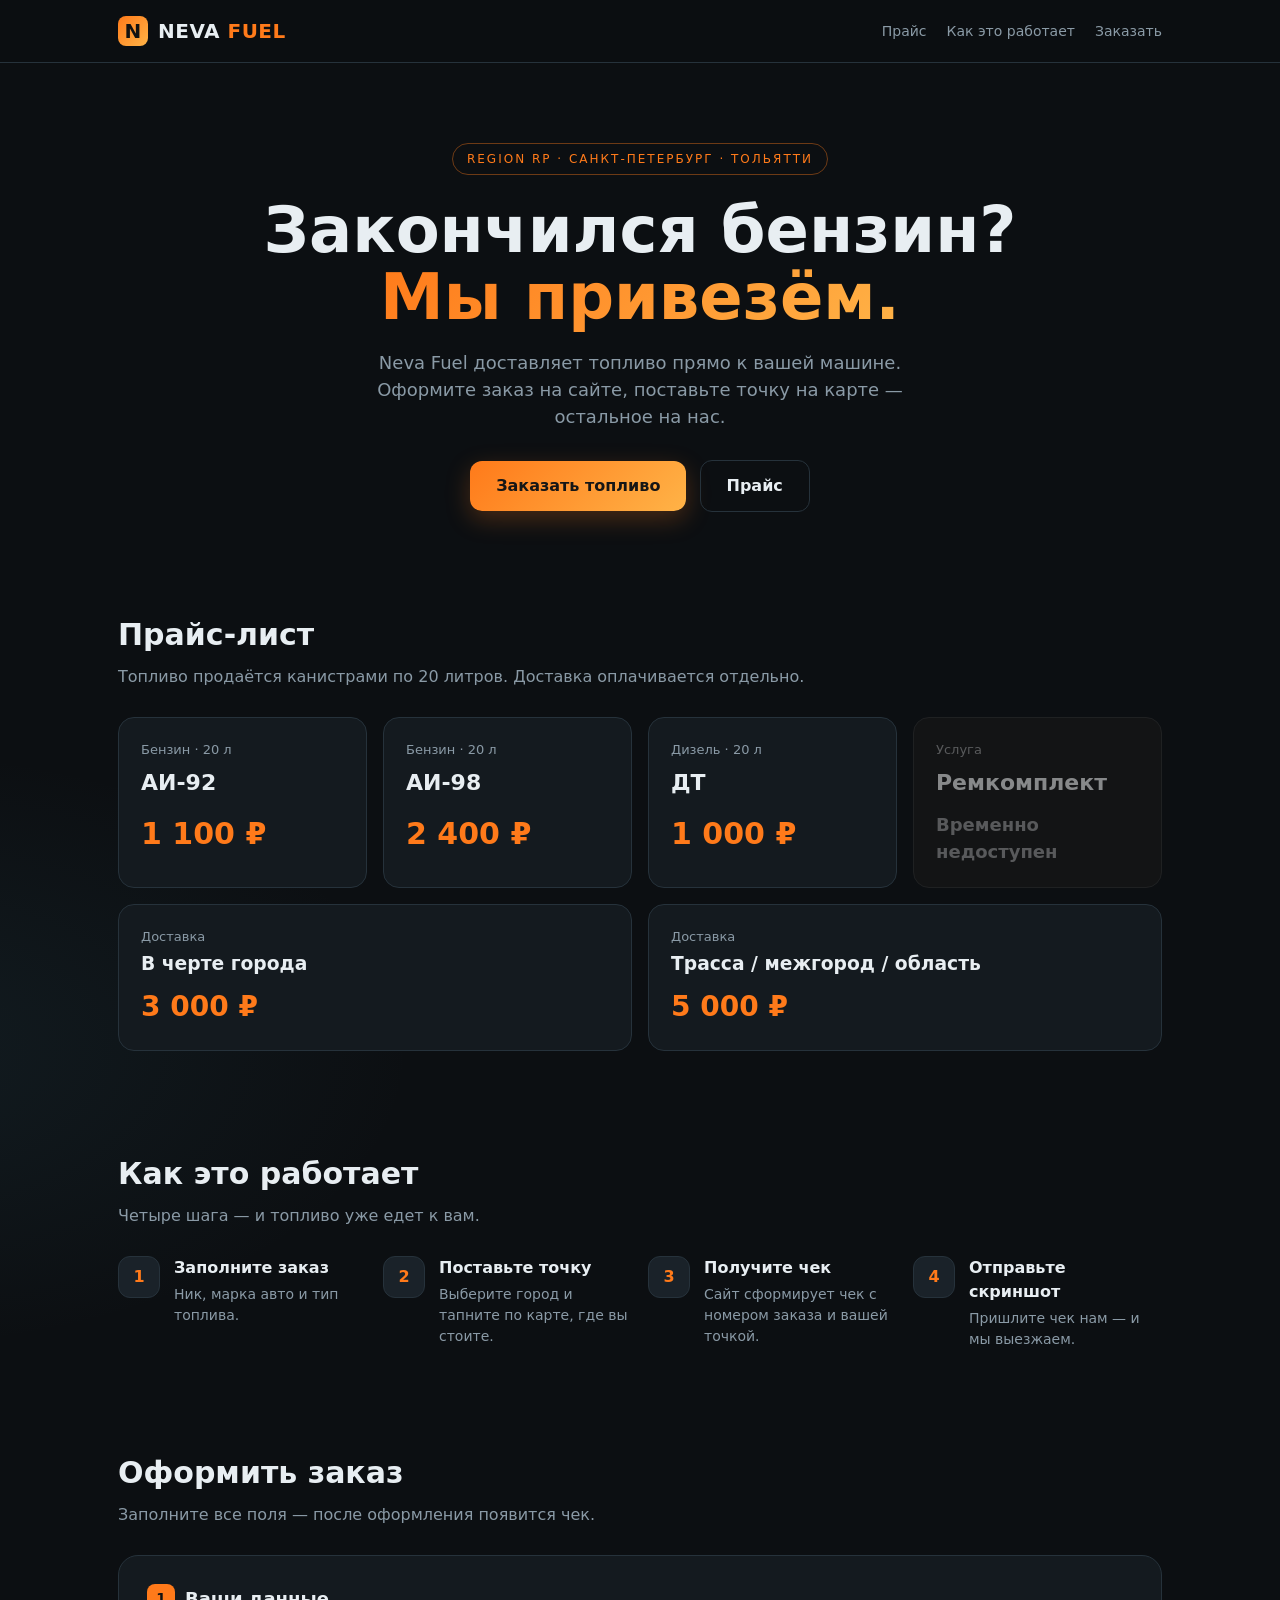
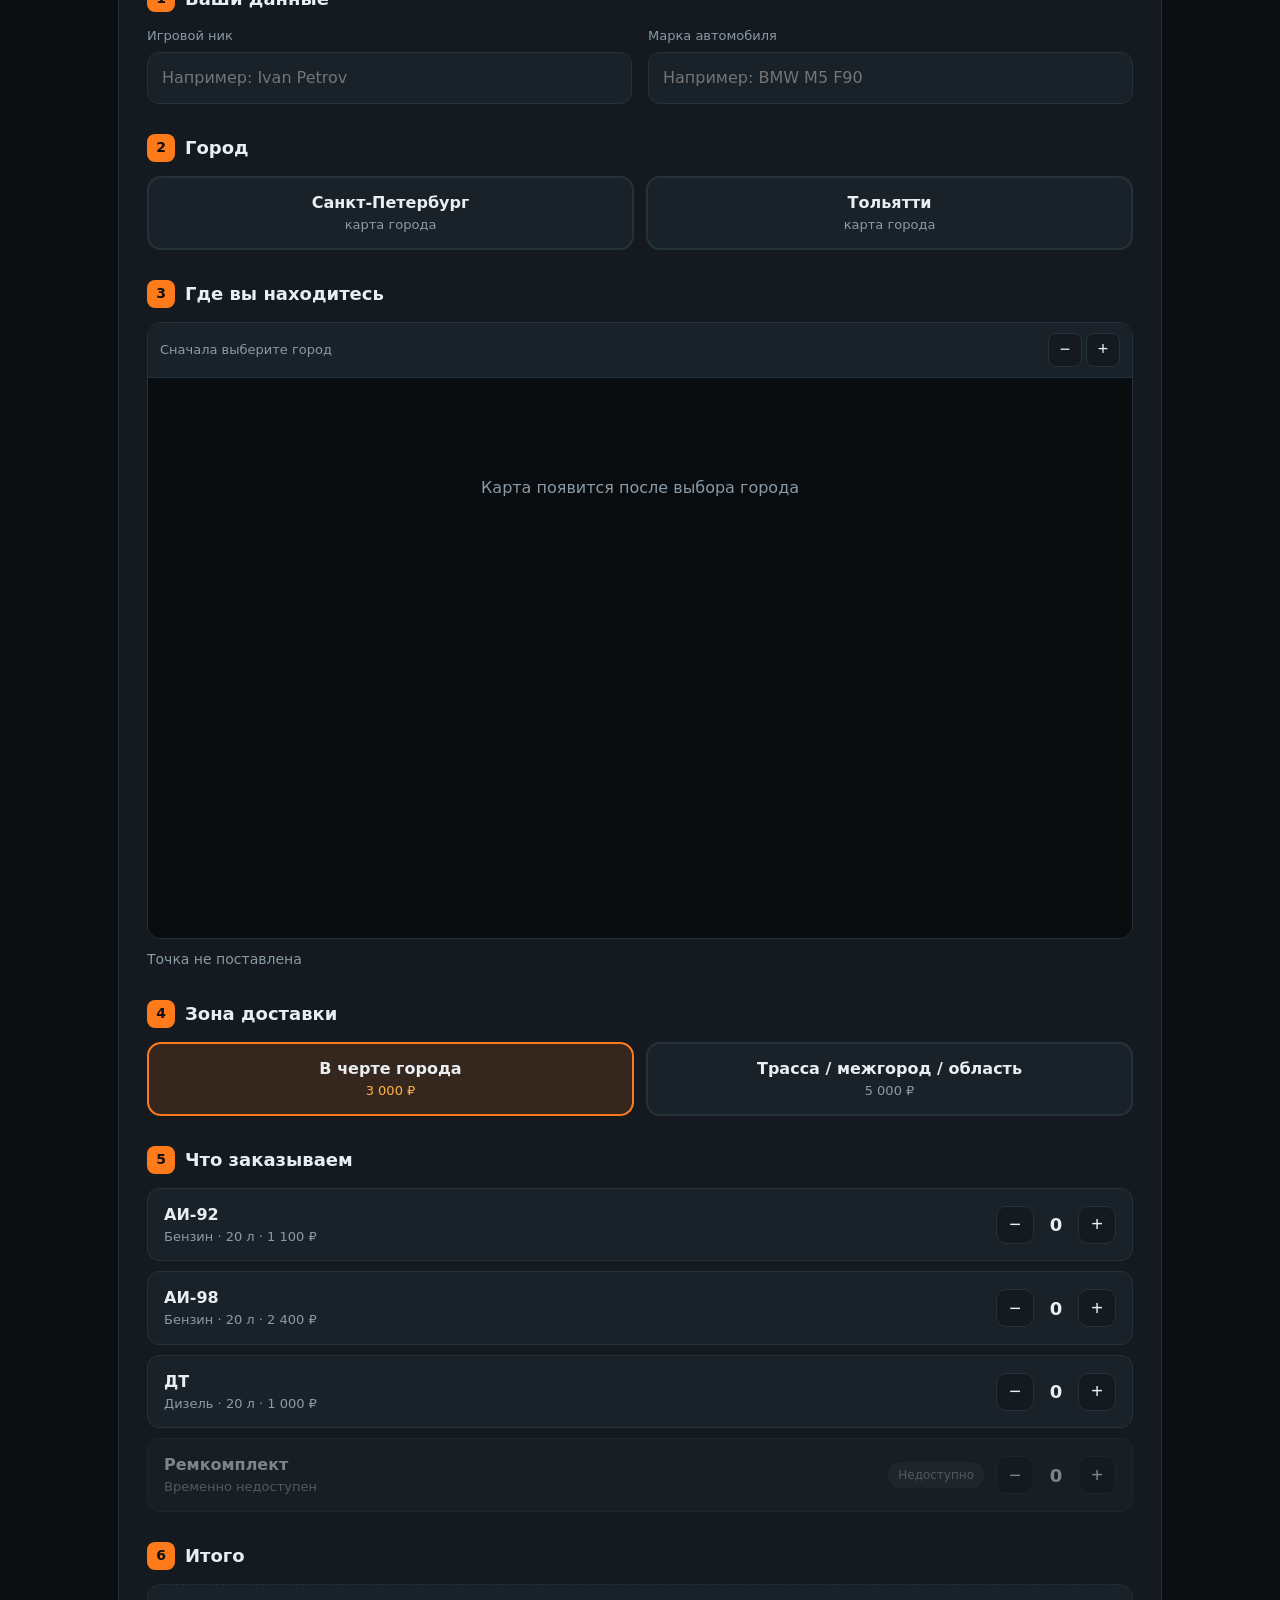
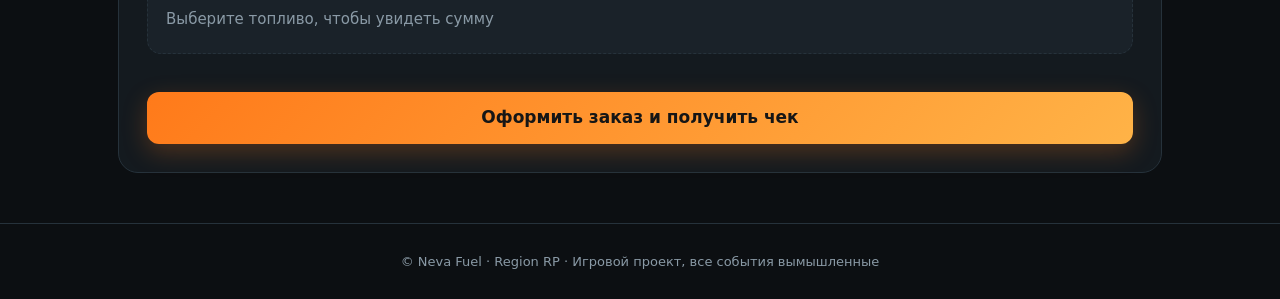
==== index.html @ b93da0f5 "Add files via upload" ====
<!doctype html>
<html lang="ru">
<head>
<meta charset="utf-8">
<meta name="viewport" content="width=device-width, initial-scale=1">
<title>Neva Fuel — доставка топлива</title>
<style>
  :root{
    --bg:#0c0f12; --panel:#141a1f; --panel2:#1a2229; --line:#26323b;
    --text:#e8eef2; --muted:#8a9aa6; --accent:#ff7a1a; --accent2:#ffb347; --ok:#3ddc97; --bad:#ff5d5d;
  }
  *{box-sizing:border-box;margin:0;padding:0}
  html{scroll-behavior:smooth}
  body{background:var(--bg);color:var(--text);font-family:"Segoe UI",system-ui,-apple-system,Roboto,sans-serif;line-height:1.5;
    background-image:radial-gradient(1200px 500px at 80% -10%,rgba(255,122,26,.12),transparent 60%),radial-gradient(900px 500px at -10% 30%,rgba(60,120,140,.12),transparent 60%);}
  .wrap{max-width:1080px;margin:0 auto;padding:0 18px}
  header.top{position:sticky;top:0;z-index:50;background:rgba(12,15,18,.88);backdrop-filter:blur(10px);border-bottom:1px solid var(--line)}
  .top .wrap{display:flex;align-items:center;justify-content:space-between;height:62px}
  .logo{display:flex;align-items:center;gap:10px;font-weight:800;letter-spacing:.5px;font-size:20px}
  .logo i{width:30px;height:30px;border-radius:8px;background:linear-gradient(135deg,var(--accent),var(--accent2));display:grid;place-items:center;color:#111;font-style:normal;font-weight:900}
  .logo span b{color:var(--accent)}
  nav a{color:var(--muted);text-decoration:none;margin-left:20px;font-size:14px}
  nav a:hover{color:var(--text)}
  .btn{display:inline-block;border:0;cursor:pointer;font:inherit;font-weight:700;padding:13px 26px;border-radius:12px;color:#161616;background:linear-gradient(135deg,var(--accent),var(--accent2));text-decoration:none;transition:.2s;box-shadow:0 8px 24px rgba(255,122,26,.25)}
  .btn:hover{transform:translateY(-2px);box-shadow:0 12px 30px rgba(255,122,26,.35)}
  .btn.ghost{background:transparent;color:var(--text);border:1px solid var(--line);box-shadow:none}
  .btn.ghost:hover{border-color:var(--accent)}
  .hero{padding:80px 0 50px;text-align:center}
  .tag{display:inline-block;font-size:12px;letter-spacing:2px;text-transform:uppercase;color:var(--accent);border:1px solid rgba(255,122,26,.4);padding:6px 14px;border-radius:99px;margin-bottom:22px}
  .hero h1{font-size:clamp(34px,6vw,64px);line-height:1.05;font-weight:900;margin-bottom:18px}
  .hero h1 em{font-style:normal;background:linear-gradient(135deg,var(--accent),var(--accent2));-webkit-background-clip:text;background-clip:text;color:transparent}
  .hero p{max-width:620px;margin:0 auto 30px;color:var(--muted);font-size:18px}
  section{padding:50px 0}
  h2{font-size:30px;margin-bottom:8px}
  .sub{color:var(--muted);margin-bottom:28px}
  .grid{display:grid;gap:16px}
  .g4{grid-template-columns:repeat(auto-fit,minmax(220px,1fr))}
  .g2{grid-template-columns:repeat(auto-fit,minmax(280px,1fr))}
  .card{background:var(--panel);border:1px solid var(--line);border-radius:16px;padding:22px}
  .price-card{position:relative;overflow:hidden}
  .price-card .n{font-size:13px;color:var(--muted);margin-bottom:6px}
  .price-card h3{font-size:22px;margin-bottom:12px}
  .price-card .p{font-size:30px;font-weight:800;color:var(--accent)}
  .price-card.off{opacity:.55;filter:grayscale(1)}
  .price-card.off .p{color:var(--muted);font-size:18px;font-weight:700}
  .steps{counter-reset:s}
  .step{position:relative;padding-left:56px}
  .step::before{counter-increment:s;content:counter(s);position:absolute;left:0;top:0;width:40px;height:40px;border-radius:12px;background:var(--panel2);border:1px solid var(--line);display:grid;place-items:center;font-weight:800;color:var(--accent)}
  .step h4{margin-bottom:4px}.step p{color:var(--muted);font-size:14px}

  /* order */
  .order{background:var(--panel);border:1px solid var(--line);border-radius:20px;padding:28px}
  .blk{margin-bottom:30px}
  .blk>h3{display:flex;align-items:center;gap:10px;font-size:18px;margin-bottom:14px}
  .blk>h3 b{flex:0 0 28px;width:28px;height:28px;border-radius:8px;background:var(--accent);color:#111;display:grid;place-items:center;font-size:14px}
  label.f{display:block;font-size:13px;color:var(--muted);margin-bottom:6px}
  input[type=text]{width:100%;background:var(--panel2);border:1px solid var(--line);color:var(--text);padding:13px 14px;border-radius:12px;font:inherit;outline:none;transition:.2s}
  input[type=text]:focus{border-color:var(--accent)}

  /* переключатели: настоящие кнопки, не режутся и не ломаются */
  .choice{display:grid;grid-template-columns:repeat(auto-fit,minmax(220px,1fr));gap:12px}
  .opt{display:flex;flex-direction:column;align-items:center;justify-content:center;gap:4px;min-height:74px;padding:14px 16px;
    background:var(--panel2);border:2px solid var(--line);border-radius:14px;color:var(--text);font:inherit;font-weight:700;font-size:16px;
    text-align:center;cursor:pointer;transition:.2s;white-space:normal;word-break:normal;overflow-wrap:normal;hyphens:none;line-height:1.25}
  .opt small{display:block;color:var(--muted);font-weight:500;font-size:13px}
  .opt:hover{border-color:var(--accent)}
  .opt[aria-pressed=true]{border-color:var(--accent);background:rgba(255,122,26,.14)}
  .opt[aria-pressed=true] small{color:var(--accent2)}

  .items{display:grid;grid-template-columns:minmax(0,1fr);gap:10px}
  .item{display:flex;align-items:center;justify-content:space-between;gap:12px;background:var(--panel2);border:1px solid var(--line);border-radius:12px;padding:14px 16px;min-width:0}
  .item>div:first-child{flex:1 1 auto;min-width:0}
  .qty{flex:0 0 auto}
  @media(max-width:600px){.pill{display:none}}
  .item .nm{font-weight:700}.item .ds{color:var(--muted);font-size:13px}
  .qty{display:flex;align-items:center;gap:10px}
  .qty button{width:38px;height:38px;border-radius:10px;border:1px solid var(--line);background:var(--panel);color:var(--text);font-size:20px;cursor:pointer}
  .qty button:hover:not(:disabled){border-color:var(--accent);color:var(--accent)}
  .qty output{min-width:24px;text-align:center;font-weight:800;font-size:18px}
  .item.active{border-color:var(--accent)}
  .item.off{opacity:.5}
  .item.off button{cursor:not-allowed}
  .pill{font-size:12px;background:#2a3238;color:var(--muted);padding:4px 10px;border-radius:99px;white-space:nowrap}

  /* карта */
  .mapbox{border:1px solid var(--line);border-radius:14px;overflow:hidden;background:#0a0d10}
  .maptool{display:flex;justify-content:space-between;align-items:center;gap:8px;padding:10px 12px;background:var(--panel2);border-bottom:1px solid var(--line);font-size:13px;color:var(--muted)}
  .maptool .z{display:flex;gap:4px;flex:0 0 auto}
  .maptool .z button{width:34px;height:34px;border-radius:8px;border:1px solid var(--line);background:var(--panel);color:var(--text);font-size:18px;cursor:pointer}
  .maptool .z button:hover{border-color:var(--accent)}
  .mapscroll{height:min(560px,70vh);overflow:auto;position:relative;cursor:crosshair;-webkit-overflow-scrolling:touch;background:#0a0d10}
  .mapinner{position:relative;width:100%}
  .mapinner img{display:block;width:100%;height:auto;user-select:none;-webkit-user-drag:none;pointer-events:none}
  .pin{position:absolute;width:44px;height:44px;transform:translate(-50%,-100%);pointer-events:none;display:none;filter:drop-shadow(0 4px 6px rgba(0,0,0,.7));animation:drop .35s cubic-bezier(.2,1.6,.4,1)}
  .pin svg{width:100%;height:100%}
  @keyframes drop{from{transform:translate(-50%,-160%);opacity:0}to{transform:translate(-50%,-100%);opacity:1}}
  .mapempty{display:grid;place-items:center;height:220px;text-align:center;color:var(--muted);padding:20px}
  .coords{margin-top:10px;font-size:14px;color:var(--muted)}
  .coords.ok{color:var(--ok);font-weight:600}
  @media(max-width:760px){.mapinner{min-width:760px}}

  .summary{background:var(--panel2);border:1px dashed var(--line);border-radius:14px;padding:18px}
  .row{display:flex;justify-content:space-between;gap:14px;padding:5px 0;font-size:15px}
  .row.t{border-top:1px solid var(--line);margin-top:8px;padding-top:12px;font-size:20px;font-weight:800}
  .row.t span:last-child{color:var(--accent)}
  .err{color:var(--bad);font-size:14px;margin-top:12px;min-height:20px}

  /* чек */
  #receiptWrap{display:none;padding-bottom:70px}
  .receipt{max-width:460px;margin:0 auto;background:#f4f1ea;color:#1b1b1b;border-radius:6px;padding:26px 24px 30px;position:relative;font-family:"Courier New",ui-monospace,monospace;box-shadow:0 20px 60px rgba(0,0,0,.6)}
  .r-head{text-align:center;border-bottom:2px dashed #999;padding-bottom:14px;margin-bottom:14px}
  .r-head h3{font-size:24px;letter-spacing:2px;font-weight:900}
  .r-head h3 b{color:#e8650a}
  .r-head small{color:#555;display:block}
  .r-id{font-size:20px;font-weight:900;margin-top:6px}
  .r-sec{border-bottom:2px dashed #999;padding:10px 0;font-size:14px}
  .r-sec .rr{display:flex;justify-content:space-between;gap:12px;padding:2px 0}
  .r-sec .rr span:first-child{color:#555}
  .r-sec .rr span:last-child{text-align:right;font-weight:700}
  .r-title{font-size:12px;letter-spacing:2px;color:#777;margin-bottom:4px}
  .r-total{display:flex;justify-content:space-between;font-size:22px;font-weight:900;padding:14px 0 6px}
  .r-total span:last-child{color:#e8650a}
  .r-note{text-align:center;font-size:12px;color:#444;margin-top:12px;border:1px solid #bbb;padding:10px;border-radius:6px;background:#eae6db}
  .r-note b{color:#c0392b}
  .receipt canvas{width:100%;height:auto;border:2px solid #333;border-radius:4px;margin-top:8px;display:block;background:#0c0f12}
  .r-actions{display:flex;gap:10px;justify-content:center;margin-top:30px;flex-wrap:wrap}
  footer{border-top:1px solid var(--line);padding:28px 0;color:var(--muted);font-size:13px;text-align:center}
  @media(max-width:600px){nav{display:none}.order{padding:18px}.hero{padding:50px 0 30px}}
</style>
</head>
<body>

<header class="top">
  <div class="wrap">
    <div class="logo"><i>N</i><span>NEVA <b>FUEL</b></span></div>
    <nav><a href="#prices">Прайс</a><a href="#how">Как это работает</a><a href="#order">Заказать</a></nav>
  </div>
</header>

<div class="wrap">
  <div class="hero">
    <span class="tag">Region RP · Санкт-Петербург · Тольятти</span>
    <h1>Закончился бензин?<br><em>Мы привезём.</em></h1>
    <p>Neva Fuel доставляет топливо прямо к вашей машине. Оформите заказ на сайте, поставьте точку на карте — остальное на нас.</p>
    <a class="btn" href="#order">Заказать топливо</a>
    <a class="btn ghost" href="#prices" style="margin-left:8px">Прайс</a>
  </div>
</div>

<section id="prices">
  <div class="wrap">
    <h2>Прайс-лист</h2>
    <p class="sub">Топливо продаётся канистрами по 20 литров. Доставка оплачивается отдельно.</p>
    <div class="grid g4">
      <div class="card price-card"><div class="n">Бензин · 20 л</div><h3>АИ-92</h3><div class="p">1 100 ₽</div></div>
      <div class="card price-card"><div class="n">Бензин · 20 л</div><h3>АИ-98</h3><div class="p">2 400 ₽</div></div>
      <div class="card price-card"><div class="n">Дизель · 20 л</div><h3>ДТ</h3><div class="p">1 000 ₽</div></div>
      <div class="card price-card off"><div class="n">Услуга</div><h3>Ремкомплект</h3><div class="p">Временно недоступен</div></div>
    </div>
    <div class="grid g2" style="margin-top:16px">
      <div class="card"><div style="color:var(--muted);font-size:13px">Доставка</div><h3 style="margin:4px 0 8px">В черте города</h3><div style="font-size:28px;font-weight:800;color:var(--accent)">3 000 ₽</div></div>
      <div class="card"><div style="color:var(--muted);font-size:13px">Доставка</div><h3 style="margin:4px 0 8px">Трасса / межгород / область</h3><div style="font-size:28px;font-weight:800;color:var(--accent)">5 000 ₽</div></div>
    </div>
  </div>
</section>

<section id="how">
  <div class="wrap">
    <h2>Как это работает</h2>
    <p class="sub">Четыре шага — и топливо уже едет к вам.</p>
    <div class="grid g4 steps">
      <div class="step"><h4>Заполните заказ</h4><p>Ник, марка авто и тип топлива.</p></div>
      <div class="step"><h4>Поставьте точку</h4><p>Выберите город и тапните по карте, где вы стоите.</p></div>
      <div class="step"><h4>Получите чек</h4><p>Сайт сформирует чек с номером заказа и вашей точкой.</p></div>
      <div class="step"><h4>Отправьте скриншот</h4><p>Пришлите чек нам — и мы выезжаем.</p></div>
    </div>
  </div>
</section>

<section id="order">
  <div class="wrap">
    <h2>Оформить заказ</h2>
    <p class="sub">Заполните все поля — после оформления появится чек.</p>

    <form class="order" id="form" autocomplete="off" novalidate>
      <div class="blk">
        <h3><b>1</b> Ваши данные</h3>
        <div class="grid g2">
          <div><label class="f" for="nick">Игровой ник</label><input type="text" id="nick" placeholder="Например: Ivan Petrov"></div>
          <div><label class="f" for="car">Марка автомобиля</label><input type="text" id="car" placeholder="Например: BMW M5 F90"></div>
        </div>
      </div>

      <div class="blk">
        <h3><b>2</b> Город</h3>
        <div class="choice" id="cityChoice">
          <button type="button" class="opt" data-city="spb" aria-pressed="false">Санкт-Петербург<small>карта города</small></button>
          <button type="button" class="opt" data-city="tlt" aria-pressed="false">Тольятти<small>карта города</small></button>
        </div>
      </div>

      <div class="blk">
        <h3><b>3</b> Где вы находитесь</h3>
        <div class="mapbox">
          <div class="maptool">
            <span id="mapHint">Сначала выберите город</span>
            <span class="z"><button type="button" id="zm" aria-label="Уменьшить">−</button><button type="button" id="zp" aria-label="Приблизить">+</button></span>
          </div>
          <div class="mapscroll" id="mapScroll">
            <div class="mapempty" id="mapEmpty">Карта появится после выбора города</div>
            <div class="mapinner" id="mapInner" style="display:none">
              <img id="mapImg" alt="Карта города">
              <div class="pin" id="pin"><svg viewBox="0 0 24 24"><path d="M12 0C7 0 3 4 3 9c0 6.8 9 15 9 15s9-8.2 9-15c0-5-4-9-9-9z" fill="#ff7a1a" stroke="#fff" stroke-width="1.2"/><circle cx="12" cy="9" r="3.4" fill="#fff"/></svg></div>
            </div>
          </div>
        </div>
        <div class="coords" id="coords">Точка не поставлена</div>
      </div>

      <div class="blk">
        <h3><b>4</b> Зона доставки</h3>
        <div class="choice" id="zoneChoice">
          <button type="button" class="opt" data-zone="city" aria-pressed="true">В черте города<small>3 000 ₽</small></button>
          <button type="button" class="opt" data-zone="out" aria-pressed="false">Трасса / межгород / область<small>5 000 ₽</small></button>
        </div>
      </div>

      <div class="blk">
        <h3><b>5</b> Что заказываем</h3>
        <div class="items" id="items"></div>
      </div>

      <div class="blk" style="margin-bottom:10px">
        <h3><b>6</b> Итого</h3>
        <div class="summary" id="sum"></div>
      </div>

      <div class="err" id="err"></div>
      <button class="btn" type="submit" style="width:100%;font-size:17px;margin-top:6px">Оформить заказ и получить чек</button>
    </form>
  </div>
</section>

<section id="receiptWrap">
  <div class="wrap">
    <h2 style="text-align:center;margin-bottom:6px">Ваш чек</h2>
    <p class="sub" style="text-align:center;margin-bottom:34px">Сделайте скриншот чека и отправьте его нам — после этого заказ принимается в работу.</p>
    <div class="receipt" id="receipt"></div>
    <div class="r-actions">
      <button class="btn ghost" id="copyBtn" type="button">Скопировать текст чека</button>
      <button class="btn ghost" id="newBtn" type="button">Новый заказ</button>
    </div>
  </div>
</section>

<footer><div class="wrap">© Neva Fuel · Region RP · Игровой проект, все события вымышленные</div></footer>

<script>
/* ===== НАСТРОЙКИ ===== */
const CONFIG = {
  // Куда клиент отправляет скриншот — впишите свой Discord / Telegram / номер в игре
  contact: "впишите сюда контакт",
  maps: {
    spb: { name: "Санкт-Петербург", src: "[data-uri]" },
    tlt: { name: "Тольятти",        src: "[data-uri]" }
  },
  fuel: [
    { id:"ai92",  name:"АИ-92",       desc:"Бензин · 20 л", price:1100 },
    { id:"ai98",  name:"АИ-98",       desc:"Бензин · 20 л", price:2400 },
    { id:"dt",    name:"ДТ",          desc:"Дизель · 20 л", price:1000 },
    { id:"repair",name:"Ремкомплект", desc:"Временно недоступен", price:0, off:true }
  ],
  delivery: { city:{label:"В черте города", price:3000}, out:{label:"Трасса / межгород / область", price:5000} }
};
/* ===================== */

const $ = s => document.querySelector(s);
const fmt = n => n.toLocaleString("ru-RU").replace(/ /g," ") + " ₽";
const qty = {}; CONFIG.fuel.forEach(f => qty[f.id] = 0);
let city = null, zone = "city", point = null, zoom = 1;

/* предзагрузка карт (чтобы чек мог их нарисовать) */
const mapImgs = {};
Object.keys(CONFIG.maps).forEach(k => { const im = new Image(); im.src = CONFIG.maps[k].src; mapImgs[k] = im; });

/* --- переключатели --- */
function bindChoice(rootSel, attr, onPick){
  const btns = document.querySelectorAll(rootSel + " .opt");
  btns.forEach(b => b.addEventListener("click", () => {
    btns.forEach(x => x.setAttribute("aria-pressed", x === b ? "true" : "false"));
    onPick(b.dataset[attr]);
  }));
}
bindChoice("#cityChoice", "city", setCity);
bindChoice("#zoneChoice", "zone", z => { zone = z; renderSum(); });

/* --- товары --- */
const itemsEl = $("#items");
CONFIG.fuel.forEach(f => {
  const d = document.createElement("div");
  d.className = "item" + (f.off ? " off" : "");
  d.id = "it_" + f.id;
  d.innerHTML = `
    <div><div class="nm">${f.name}</div><div class="ds">${f.desc}${f.off ? "" : " · " + fmt(f.price)}</div></div>
    ${f.off ? '<span class="pill">Недоступно</span>' : ""}
    <div class="qty">
      <button type="button" data-d="-1" ${f.off ? "disabled" : ""}>−</button>
      <output id="q_${f.id}">0</output>
      <button type="button" data-d="1" ${f.off ? "disabled" : ""}>+</button>
    </div>`;
  if (!f.off) d.querySelectorAll("button").forEach(b => b.onclick = () => {
    qty[f.id] = Math.max(0, Math.min(20, qty[f.id] + +b.dataset.d));
    $("#q_" + f.id).textContent = qty[f.id];
    d.classList.toggle("active", qty[f.id] > 0);
    renderSum();
  });
  itemsEl.appendChild(d);
});

/* --- сумма --- */
function calc(){
  const lines = CONFIG.fuel.filter(f => !f.off && qty[f.id] > 0).map(f => ({ name:f.name, q:qty[f.id], liters:qty[f.id]*20, sum:qty[f.id]*f.price }));
  const fuelSum = lines.reduce((a,l) => a + l.sum, 0);
  const del = CONFIG.delivery[zone];
  return { lines, fuelSum, del, total: fuelSum + (lines.length ? del.price : 0) };
}
function renderSum(){
  const c = calc();
  let h = "";
  if (!c.lines.length) h = '<div class="row"><span style="color:var(--muted)">Выберите топливо, чтобы увидеть сумму</span></div>';
  else {
    c.lines.forEach(l => h += `<div class="row"><span>${l.name} × ${l.q} (${l.liters} л)</span><span>${fmt(l.sum)}</span></div>`);
    h += `<div class="row"><span>Доставка · ${c.del.label}</span><span>${fmt(c.del.price)}</span></div>`;
    h += `<div class="row t"><span>К оплате</span><span>${fmt(c.total)}</span></div>`;
  }
  $("#sum").innerHTML = h;
}
renderSum();

/* --- карта --- */
function setCity(key){
  city = key; point = null; zoom = 1;
  $("#pin").style.display = "none";
  const co = $("#coords"); co.textContent = "Точка не поставлена"; co.className = "coords";
  $("#mapEmpty").style.display = "none";
  $("#mapHint").textContent = "Нажмите на карту там, где вы находитесь";
  $("#mapInner").style.display = "block";
  $("#mapInner").style.width = "100%";
  $("#mapImg").src = CONFIG.maps[key].src;
  $("#mapScroll").scrollTo(0, 0);
}
function placePoint(clientX, clientY){
  const im = $("#mapImg"), r = im.getBoundingClientRect();
  const x = (clientX - r.left) / r.width, y = (clientY - r.top) / r.height;
  if (x < 0 || x > 1 || y < 0 || y > 1) return;
  point = { x, y };
  const pin = $("#pin"); pin.style.display = "none"; void pin.offsetWidth; pin.style.display = "block";
  pin.style.left = (x * 100) + "%"; pin.style.top = (y * 100) + "%";
  const co = $("#coords"); co.textContent = "✓ Точка поставлена. Хотите поменять — просто нажмите в другом месте."; co.className = "coords ok";
}
/* клик + перетаскивание карты */
(function(){
  const sc = $("#mapScroll"); let down = null, moved = false;
  sc.addEventListener("pointerdown", e => { if (e.pointerType === "touch") return; down = { x:e.clientX, y:e.clientY, sl:sc.scrollLeft, st:sc.scrollTop }; moved = false; });
  window.addEventListener("pointermove", e => {
    if (!down) return;
    const dx = e.clientX - down.x, dy = e.clientY - down.y;
    if (Math.abs(dx) + Math.abs(dy) > 6) moved = true;
    if (moved){ sc.scrollLeft = down.sl - dx; sc.scrollTop = down.st - dy; sc.style.cursor = "grabbing"; }
  });
  window.addEventListener("pointerup", () => { down = null; sc.style.cursor = ""; });
  $("#mapInner").addEventListener("click", e => { if (moved) { moved = false; return; } placePoint(e.clientX, e.clientY); });
})();
function setZoom(z){
  zoom = Math.max(1, Math.min(4, z));
  const sc = $("#mapScroll"), cx = (sc.scrollLeft + sc.clientWidth/2) / sc.scrollWidth, cy = (sc.scrollTop + sc.clientHeight/2) / sc.scrollHeight;
  $("#mapInner").style.width = (zoom * 100) + "%";
  sc.scrollLeft = cx * sc.scrollWidth - sc.clientWidth/2;
  sc.scrollTop = cy * sc.scrollHeight - sc.clientHeight/2;
}
$("#zp").onclick = () => setZoom(zoom + .5);
$("#zm").onclick = () => setZoom(zoom - .5);

/* --- заказ / чек --- */
let lastText = "";
$("#form").addEventListener("submit", e => {
  e.preventDefault();
  const nick = $("#nick").value.trim(), car = $("#car").value.trim(), c = calc(), err = $("#err");
  err.textContent = "";
  if (!nick) return err.textContent = "Укажите игровой ник.";
  if (!car)  return err.textContent = "Укажите марку автомобиля.";
  if (!city) return err.textContent = "Выберите город.";
  if (!point) return err.textContent = "Поставьте точку на карте — нажмите туда, где вы находитесь.";
  if (!c.lines.length) return err.textContent = "Выберите хотя бы одну позицию.";

  const id = "NF-" + String(Math.floor(Math.random()*90000) + 10000);
  const now = new Date().toLocaleString("ru-RU", { day:"2-digit", month:"2-digit", year:"numeric", hour:"2-digit", minute:"2-digit" });
  const cityName = CONFIG.maps[city].name;
  const esc = s => s.replace(/[&<>"]/g, ch => ({"&":"&amp;","<":"&lt;",">":"&gt;",'"':"&quot;"}[ch]));
  const px = (point.x*100).toFixed(1), py = (point.y*100).toFixed(1);

  $("#receipt").innerHTML = `
    <div class="r-head"><h3>NEVA <b>FUEL</b></h3><small>Доставка топлива · Region RP</small><div class="r-id">ЗАКАЗ № ${id}</div><small>${now}</small></div>
    <div class="r-sec"><div class="r-title">КЛИЕНТ</div>
      <div class="rr"><span>Ник</span><span>${esc(nick)}</span></div>
      <div class="rr"><span>Авто</span><span>${esc(car)}</span></div></div>
    <div class="r-sec"><div class="r-title">МЕСТОНАХОЖДЕНИЕ</div>
      <div class="rr"><span>Город</span><span>${cityName}</span></div>
      <div class="rr"><span>Метка</span><span>X ${px} · Y ${py}</span></div>
      <canvas id="rmapZoom" width="900" height="520"></canvas>
      <canvas id="rmapAll" width="900" height="540"></canvas></div>
    <div class="r-sec"><div class="r-title">ПОЗИЦИИ</div>
      ${c.lines.map(l => `<div class="rr"><span>${l.name} × ${l.q} (${l.liters} л)</span><span>${fmt(l.sum)}</span></div>`).join("")}
      <div class="rr"><span>Доставка: ${c.del.label}</span><span>${fmt(c.del.price)}</span></div></div>
    <div class="r-total"><span>ИТОГО</span><span>${fmt(c.total)}</span></div>
    <div class="r-note"><b>Сделайте скриншот этого чека</b> и отправьте нам: ${esc(CONFIG.contact)}</div>`;

  lastText = [`NEVA FUEL — заказ ${id}`, now, `Ник: ${nick}`, `Авто: ${car}`, `Город: ${cityName}`,
    `Метка на карте: X ${px} / Y ${py}`,
    ...c.lines.map(l => `${l.name} × ${l.q} (${l.liters} л) — ${fmt(l.sum)}`),
    `Доставка (${c.del.label}) — ${fmt(c.del.price)}`, `ИТОГО: ${fmt(c.total)}`].join("\n");

  drawPin($("#rmapZoom"), true);
  drawPin($("#rmapAll"), false);
  $("#receiptWrap").style.display = "block";
  setTimeout(() => $("#receiptWrap").scrollIntoView({ behavior:"smooth" }), 50);
});

/* рисуем карту с меткой: zoomed=true — крупный фрагмент вокруг точки, false — вся карта */
function drawPin(cv, zoomed){
  const im = mapImgs[city], ctx = cv.getContext("2d");
  ctx.fillStyle = "#0c0f12"; ctx.fillRect(0, 0, cv.width, cv.height);
  const W = im.naturalWidth, H = im.naturalHeight;
  let sx = 0, sy = 0, sw = W, sh = H, dx = 0, dy = 0, dw = cv.width, dh = cv.height;
  if (zoomed){
    sw = Math.min(W, W * .28); sh = sw * (cv.height / cv.width);
    sx = Math.max(0, Math.min(W - sw, point.x * W - sw/2));
    sy = Math.max(0, Math.min(H - sh, point.y * H - sh/2));
  } else {
    cv.height = Math.round(cv.width * H / W); dh = cv.height;
  }
  ctx.drawImage(im, sx, sy, sw, sh, dx, dy, dw, dh);
  const X = (point.x * W - sx) / sw * dw, Y = (point.y * H - sy) / sh * dh;
  const k = zoomed ? 1 : .8;
  ctx.beginPath(); ctx.arc(X, Y, 44*k, 0, 7); ctx.fillStyle = "rgba(255,122,26,.28)"; ctx.fill();
  ctx.beginPath(); ctx.arc(X, Y, 16*k, 0, 7); ctx.fillStyle = "#ff7a1a"; ctx.fill();
  ctx.lineWidth = 5*k; ctx.strokeStyle = "#fff"; ctx.stroke();
  ctx.beginPath(); ctx.arc(X, Y, 5*k, 0, 7); ctx.fillStyle = "#fff"; ctx.fill();
  ctx.font = "bold 22px 'Courier New',monospace"; ctx.fillStyle = "#fff"; ctx.strokeStyle = "#000"; ctx.lineWidth = 5;
  const label = zoomed ? "ВЫ ЗДЕСЬ" : "ВЫ ЗДЕСЬ";
  const tx = Math.max(10, Math.min(cv.width - 140, X + 26*k)), ty = Math.max(30, Math.min(cv.height - 12, Y - 26*k));
  ctx.strokeText(label, tx, ty); ctx.fillText(label, tx, ty);
}

$("#copyBtn").onclick = async () => {
  try { await navigator.clipboard.writeText(lastText); $("#copyBtn").textContent = "Скопировано ✓"; }
  catch { $("#copyBtn").textContent = "Не удалось скопировать"; }
  setTimeout(() => $("#copyBtn").textContent = "Скопировать текст чека", 2000);
};
$("#newBtn").onclick = () => {
  $("#receiptWrap").style.display = "none";
  Object.keys(qty).forEach(k => { qty[k] = 0; const o = $("#q_" + k); if (o) o.textContent = 0; $("#it_" + k).classList.remove("active"); });
  $("#nick").value = ""; $("#car").value = "";
  point = null; $("#pin").style.display = "none";
  const co = $("#coords"); co.textContent = "Точка не поставлена"; co.className = "coords";
  renderSum(); $("#order").scrollIntoView({ behavior:"smooth" });
};
</script>
</body>
</html>
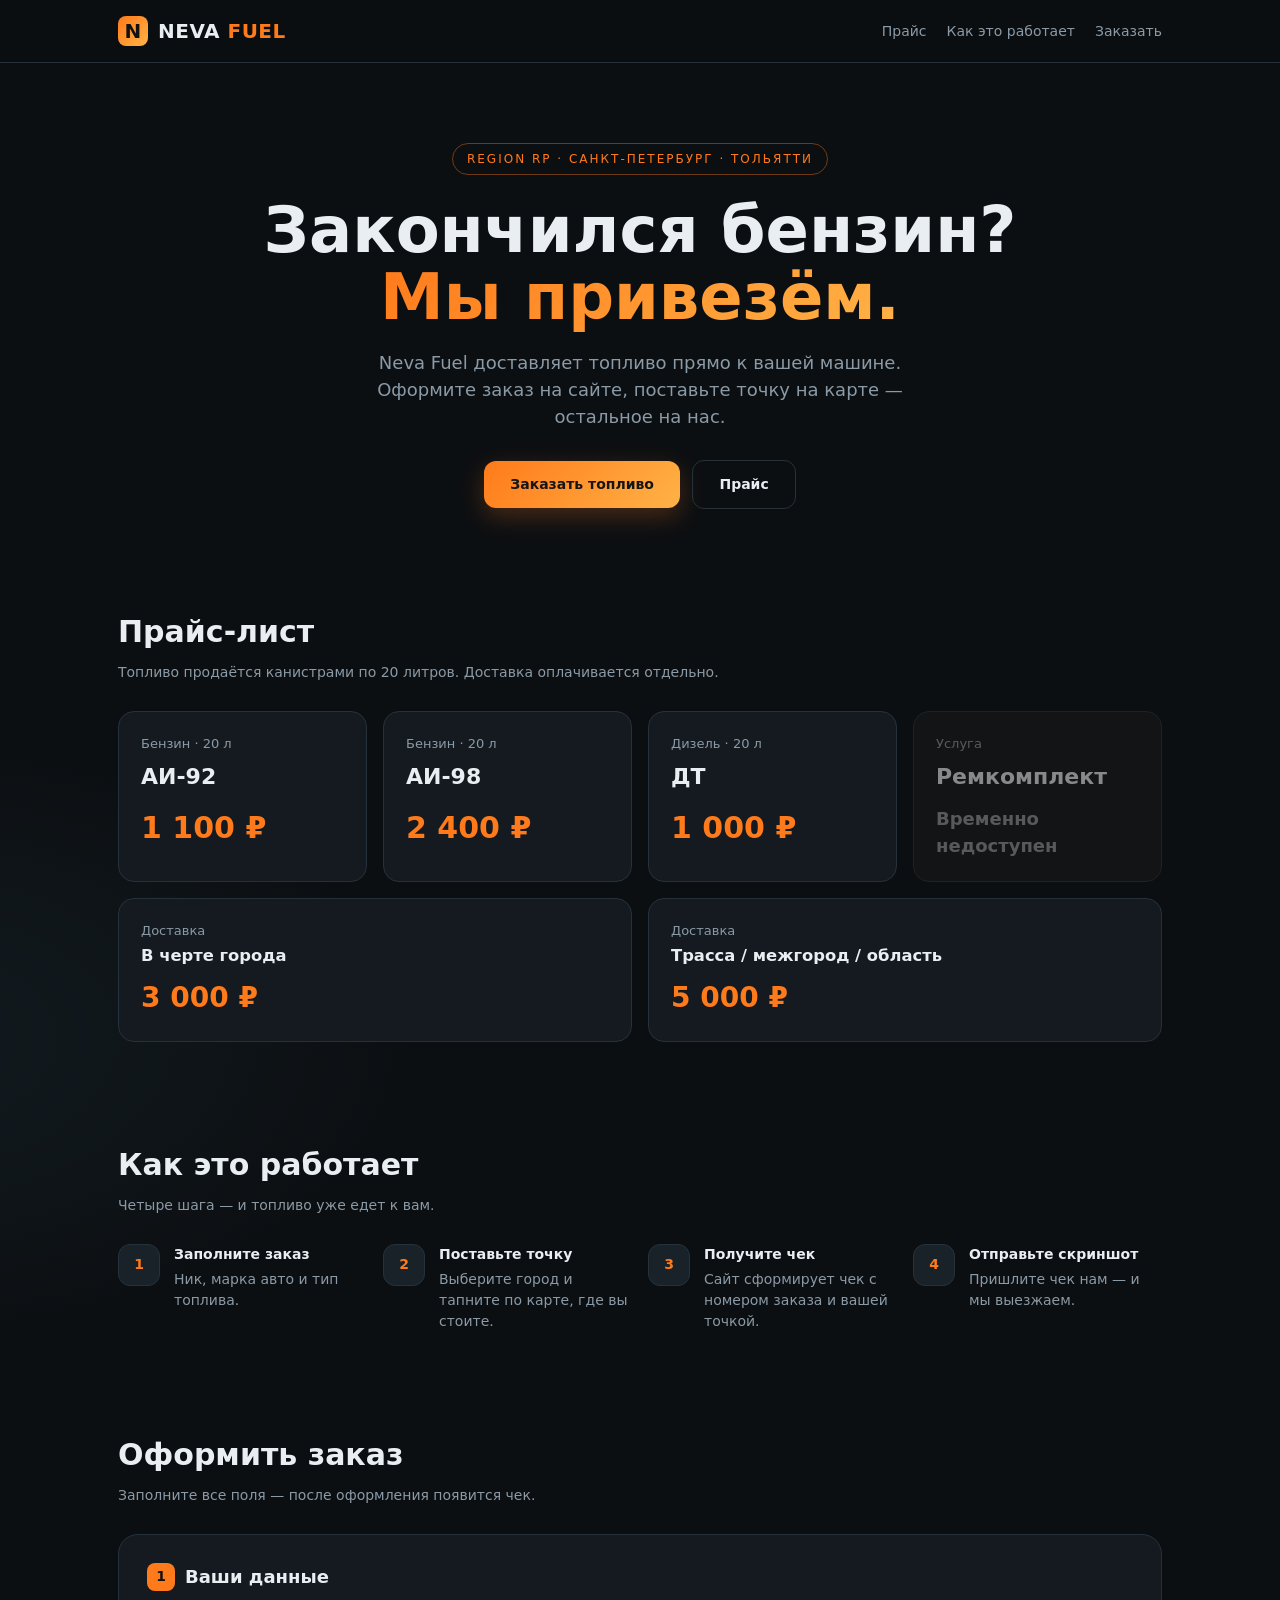
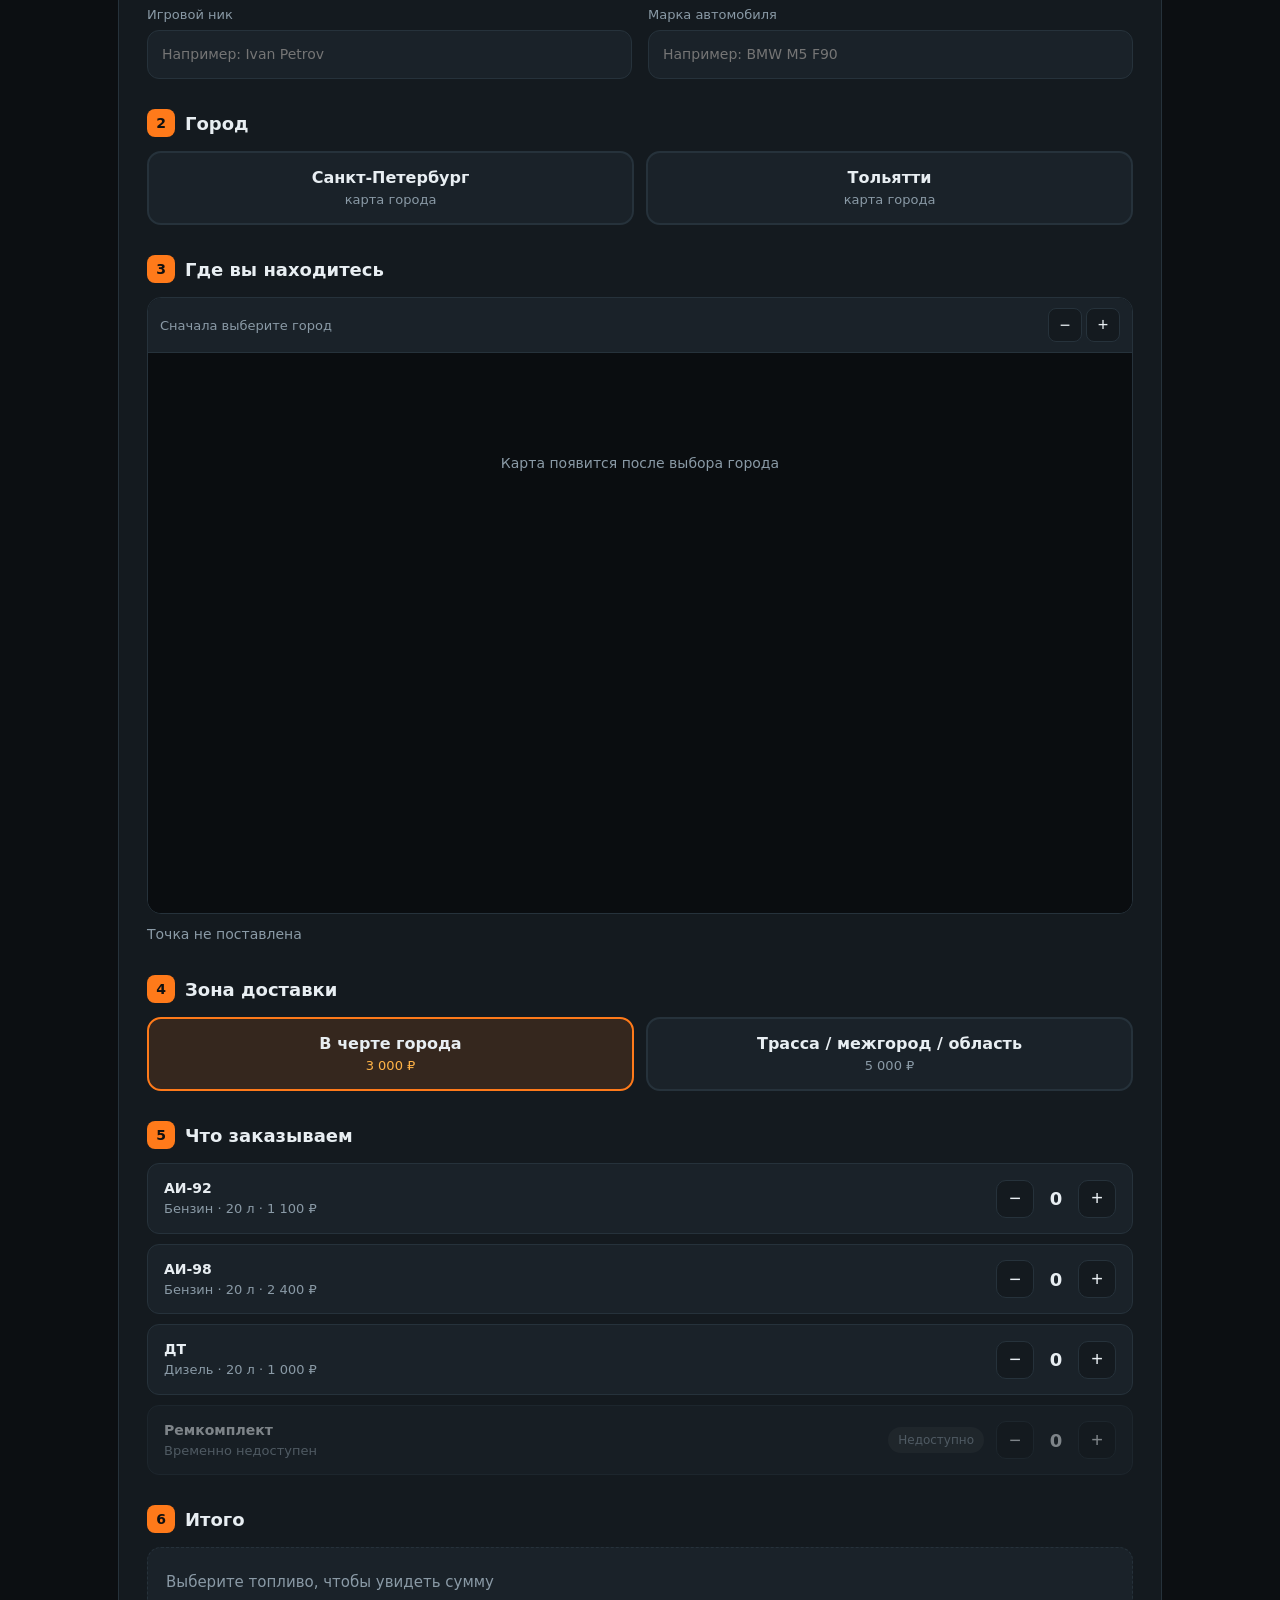
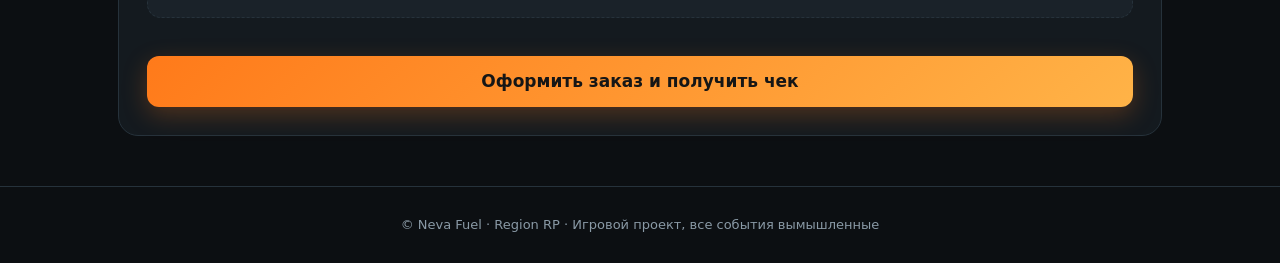
==== commit 2d12d763: "Update index.html" ====
--- a/index.html
+++ b/index.html
@@ -1,3 +1,4 @@
+<!doctype html><html><head><meta charset=utf8><meta name=viewport content="width=device-width,initial-scale=1"><style>:root{color-scheme:light}body{margin:0;padding:0;font:14px -apple-system,BlinkMacSystemFont,sans-serif;background:#fff;color:#000}img{max-width:100%}[hidden]:not([hidden=until-found i]){display:none!important}</style></head><body>
 <!doctype html>
 <html lang="ru">
 <head>
@@ -120,6 +121,8 @@
   .r-title{font-size:12px;letter-spacing:2px;color:#777;margin-bottom:4px}
   .r-total{display:flex;justify-content:space-between;font-size:22px;font-weight:900;padding:14px 0 6px}
   .r-total span:last-child{color:#e8650a}
+  .r-status{text-align:center;font-size:13px;font-weight:700;margin-top:12px;min-height:0}
+  .r-status.wait{color:#666}.r-status.ok{color:#1e8a57}.r-status.bad{color:#c0392b}
   .r-note{text-align:center;font-size:12px;color:#444;margin-top:12px;border:1px solid #bbb;padding:10px;border-radius:6px;background:#eae6db}
   .r-note b{color:#c0392b}
   .receipt canvas{width:100%;height:auto;border:2px solid #333;border-radius:4px;margin-top:8px;display:block;background:#0c0f12}
@@ -260,6 +263,8 @@
 const CONFIG = {
   // Куда клиент отправляет скриншот — впишите свой Discord / Telegram / номер в игре
   contact: "впишите сюда контакт",
+  // Ссылка вебхука Discord. Пока пусто — заказы в Discord не отправляются.
+  webhook: "https://discord.com/api/webhooks/1571676716638928967/_LEwOdz16GNkLiz30N7R325_Tt_UpX6PxTTpdM-_W06dlzP60LQ9mx0aPKQ5GcC0lAeI",
   maps: {
     spb: { name: "Санкт-Петербург", src: "[data-uri]" },
     tlt: { name: "Тольятти",        src: "[data-uri]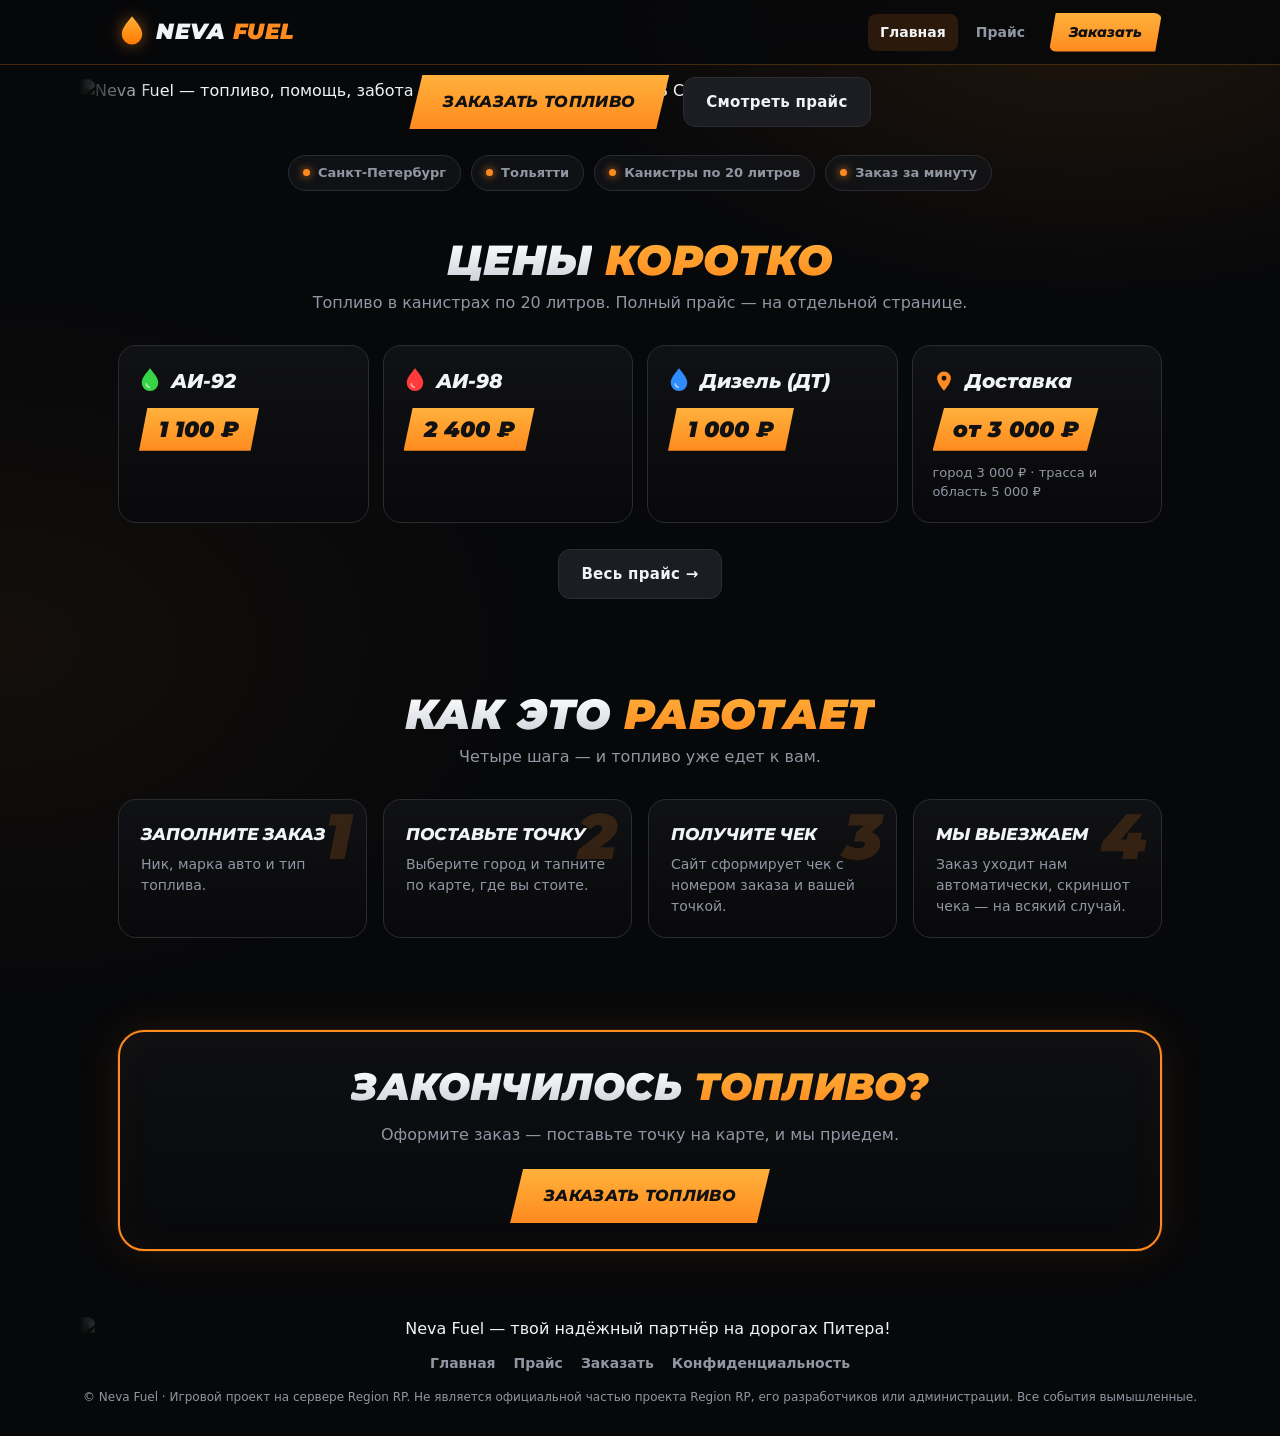
==== commit f8b916ed: "Add files via upload" ====
--- a/index.html
+++ b/index.html
@@ -1,525 +1,100 @@
-<!doctype html><html><head><meta charset=utf8><meta name=viewport content="width=device-width,initial-scale=1"><style>:root{color-scheme:light}body{margin:0;padding:0;font:14px -apple-system,BlinkMacSystemFont,sans-serif;background:#fff;color:#000}img{max-width:100%}[hidden]:not([hidden=until-found i]){display:none!important}</style></head><body>
 <!doctype html>
 <html lang="ru">
 <head>
 <meta charset="utf-8">
 <meta name="viewport" content="width=device-width, initial-scale=1">
 <title>Neva Fuel — доставка топлива</title>
-<style>
-  :root{
-    --bg:#0c0f12; --panel:#141a1f; --panel2:#1a2229; --line:#26323b;
-    --text:#e8eef2; --muted:#8a9aa6; --accent:#ff7a1a; --accent2:#ffb347; --ok:#3ddc97; --bad:#ff5d5d;
-  }
-  *{box-sizing:border-box;margin:0;padding:0}
-  html{scroll-behavior:smooth}
-  body{background:var(--bg);color:var(--text);font-family:"Segoe UI",system-ui,-apple-system,Roboto,sans-serif;line-height:1.5;
-    background-image:radial-gradient(1200px 500px at 80% -10%,rgba(255,122,26,.12),transparent 60%),radial-gradient(900px 500px at -10% 30%,rgba(60,120,140,.12),transparent 60%);}
-  .wrap{max-width:1080px;margin:0 auto;padding:0 18px}
-  header.top{position:sticky;top:0;z-index:50;background:rgba(12,15,18,.88);backdrop-filter:blur(10px);border-bottom:1px solid var(--line)}
-  .top .wrap{display:flex;align-items:center;justify-content:space-between;height:62px}
-  .logo{display:flex;align-items:center;gap:10px;font-weight:800;letter-spacing:.5px;font-size:20px}
-  .logo i{width:30px;height:30px;border-radius:8px;background:linear-gradient(135deg,var(--accent),var(--accent2));display:grid;place-items:center;color:#111;font-style:normal;font-weight:900}
-  .logo span b{color:var(--accent)}
-  nav a{color:var(--muted);text-decoration:none;margin-left:20px;font-size:14px}
-  nav a:hover{color:var(--text)}
-  .btn{display:inline-block;border:0;cursor:pointer;font:inherit;font-weight:700;padding:13px 26px;border-radius:12px;color:#161616;background:linear-gradient(135deg,var(--accent),var(--accent2));text-decoration:none;transition:.2s;box-shadow:0 8px 24px rgba(255,122,26,.25)}
-  .btn:hover{transform:translateY(-2px);box-shadow:0 12px 30px rgba(255,122,26,.35)}
-  .btn.ghost{background:transparent;color:var(--text);border:1px solid var(--line);box-shadow:none}
-  .btn.ghost:hover{border-color:var(--accent)}
-  .hero{padding:80px 0 50px;text-align:center}
-  .tag{display:inline-block;font-size:12px;letter-spacing:2px;text-transform:uppercase;color:var(--accent);border:1px solid rgba(255,122,26,.4);padding:6px 14px;border-radius:99px;margin-bottom:22px}
-  .hero h1{font-size:clamp(34px,6vw,64px);line-height:1.05;font-weight:900;margin-bottom:18px}
-  .hero h1 em{font-style:normal;background:linear-gradient(135deg,var(--accent),var(--accent2));-webkit-background-clip:text;background-clip:text;color:transparent}
-  .hero p{max-width:620px;margin:0 auto 30px;color:var(--muted);font-size:18px}
-  section{padding:50px 0}
-  h2{font-size:30px;margin-bottom:8px}
-  .sub{color:var(--muted);margin-bottom:28px}
-  .grid{display:grid;gap:16px}
-  .g4{grid-template-columns:repeat(auto-fit,minmax(220px,1fr))}
-  .g2{grid-template-columns:repeat(auto-fit,minmax(280px,1fr))}
-  .card{background:var(--panel);border:1px solid var(--line);border-radius:16px;padding:22px}
-  .price-card{position:relative;overflow:hidden}
-  .price-card .n{font-size:13px;color:var(--muted);margin-bottom:6px}
-  .price-card h3{font-size:22px;margin-bottom:12px}
-  .price-card .p{font-size:30px;font-weight:800;color:var(--accent)}
-  .price-card.off{opacity:.55;filter:grayscale(1)}
-  .price-card.off .p{color:var(--muted);font-size:18px;font-weight:700}
-  .steps{counter-reset:s}
-  .step{position:relative;padding-left:56px}
-  .step::before{counter-increment:s;content:counter(s);position:absolute;left:0;top:0;width:40px;height:40px;border-radius:12px;background:var(--panel2);border:1px solid var(--line);display:grid;place-items:center;font-weight:800;color:var(--accent)}
-  .step h4{margin-bottom:4px}.step p{color:var(--muted);font-size:14px}
-
-  /* order */
-  .order{background:var(--panel);border:1px solid var(--line);border-radius:20px;padding:28px}
-  .blk{margin-bottom:30px}
-  .blk>h3{display:flex;align-items:center;gap:10px;font-size:18px;margin-bottom:14px}
-  .blk>h3 b{flex:0 0 28px;width:28px;height:28px;border-radius:8px;background:var(--accent);color:#111;display:grid;place-items:center;font-size:14px}
-  label.f{display:block;font-size:13px;color:var(--muted);margin-bottom:6px}
-  input[type=text]{width:100%;background:var(--panel2);border:1px solid var(--line);color:var(--text);padding:13px 14px;border-radius:12px;font:inherit;outline:none;transition:.2s}
-  input[type=text]:focus{border-color:var(--accent)}
-
-  /* переключатели: настоящие кнопки, не режутся и не ломаются */
-  .choice{display:grid;grid-template-columns:repeat(auto-fit,minmax(220px,1fr));gap:12px}
-  .opt{display:flex;flex-direction:column;align-items:center;justify-content:center;gap:4px;min-height:74px;padding:14px 16px;
-    background:var(--panel2);border:2px solid var(--line);border-radius:14px;color:var(--text);font:inherit;font-weight:700;font-size:16px;
-    text-align:center;cursor:pointer;transition:.2s;white-space:normal;word-break:normal;overflow-wrap:normal;hyphens:none;line-height:1.25}
-  .opt small{display:block;color:var(--muted);font-weight:500;font-size:13px}
-  .opt:hover{border-color:var(--accent)}
-  .opt[aria-pressed=true]{border-color:var(--accent);background:rgba(255,122,26,.14)}
-  .opt[aria-pressed=true] small{color:var(--accent2)}
-
-  .items{display:grid;grid-template-columns:minmax(0,1fr);gap:10px}
-  .item{display:flex;align-items:center;justify-content:space-between;gap:12px;background:var(--panel2);border:1px solid var(--line);border-radius:12px;padding:14px 16px;min-width:0}
-  .item>div:first-child{flex:1 1 auto;min-width:0}
-  .qty{flex:0 0 auto}
-  @media(max-width:600px){.pill{display:none}}
-  .item .nm{font-weight:700}.item .ds{color:var(--muted);font-size:13px}
-  .qty{display:flex;align-items:center;gap:10px}
-  .qty button{width:38px;height:38px;border-radius:10px;border:1px solid var(--line);background:var(--panel);color:var(--text);font-size:20px;cursor:pointer}
-  .qty button:hover:not(:disabled){border-color:var(--accent);color:var(--accent)}
-  .qty output{min-width:24px;text-align:center;font-weight:800;font-size:18px}
-  .item.active{border-color:var(--accent)}
-  .item.off{opacity:.5}
-  .item.off button{cursor:not-allowed}
-  .pill{font-size:12px;background:#2a3238;color:var(--muted);padding:4px 10px;border-radius:99px;white-space:nowrap}
-
-  /* карта */
-  .mapbox{border:1px solid var(--line);border-radius:14px;overflow:hidden;background:#0a0d10}
-  .maptool{display:flex;justify-content:space-between;align-items:center;gap:8px;padding:10px 12px;background:var(--panel2);border-bottom:1px solid var(--line);font-size:13px;color:var(--muted)}
-  .maptool .z{display:flex;gap:4px;flex:0 0 auto}
-  .maptool .z button{width:34px;height:34px;border-radius:8px;border:1px solid var(--line);background:var(--panel);color:var(--text);font-size:18px;cursor:pointer}
-  .maptool .z button:hover{border-color:var(--accent)}
-  .mapscroll{height:min(560px,70vh);overflow:auto;position:relative;cursor:crosshair;-webkit-overflow-scrolling:touch;background:#0a0d10}
-  .mapinner{position:relative;width:100%}
-  .mapinner img{display:block;width:100%;height:auto;user-select:none;-webkit-user-drag:none;pointer-events:none}
-  .pin{position:absolute;width:44px;height:44px;transform:translate(-50%,-100%);pointer-events:none;display:none;filter:drop-shadow(0 4px 6px rgba(0,0,0,.7));animation:drop .35s cubic-bezier(.2,1.6,.4,1)}
-  .pin svg{width:100%;height:100%}
-  @keyframes drop{from{transform:translate(-50%,-160%);opacity:0}to{transform:translate(-50%,-100%);opacity:1}}
-  .mapempty{display:grid;place-items:center;height:220px;text-align:center;color:var(--muted);padding:20px}
-  .coords{margin-top:10px;font-size:14px;color:var(--muted)}
-  .coords.ok{color:var(--ok);font-weight:600}
-  @media(max-width:760px){.mapinner{min-width:760px}}
-
-  .summary{background:var(--panel2);border:1px dashed var(--line);border-radius:14px;padding:18px}
-  .row{display:flex;justify-content:space-between;gap:14px;padding:5px 0;font-size:15px}
-  .row.t{border-top:1px solid var(--line);margin-top:8px;padding-top:12px;font-size:20px;font-weight:800}
-  .row.t span:last-child{color:var(--accent)}
-  .err{color:var(--bad);font-size:14px;margin-top:12px;min-height:20px}
-
-  /* чек */
-  #receiptWrap{display:none;padding-bottom:70px}
-  .receipt{max-width:460px;margin:0 auto;background:#f4f1ea;color:#1b1b1b;border-radius:6px;padding:26px 24px 30px;position:relative;font-family:"Courier New",ui-monospace,monospace;box-shadow:0 20px 60px rgba(0,0,0,.6)}
-  .r-head{text-align:center;border-bottom:2px dashed #999;padding-bottom:14px;margin-bottom:14px}
-  .r-head h3{font-size:24px;letter-spacing:2px;font-weight:900}
-  .r-head h3 b{color:#e8650a}
-  .r-head small{color:#555;display:block}
-  .r-id{font-size:20px;font-weight:900;margin-top:6px}
-  .r-sec{border-bottom:2px dashed #999;padding:10px 0;font-size:14px}
-  .r-sec .rr{display:flex;justify-content:space-between;gap:12px;padding:2px 0}
-  .r-sec .rr span:first-child{color:#555}
-  .r-sec .rr span:last-child{text-align:right;font-weight:700}
-  .r-title{font-size:12px;letter-spacing:2px;color:#777;margin-bottom:4px}
-  .r-total{display:flex;justify-content:space-between;font-size:22px;font-weight:900;padding:14px 0 6px}
-  .r-total span:last-child{color:#e8650a}
-  .r-status{text-align:center;font-size:13px;font-weight:700;margin-top:12px;min-height:0}
-  .r-status.wait{color:#666}.r-status.ok{color:#1e8a57}.r-status.bad{color:#c0392b}
-  .r-note{text-align:center;font-size:12px;color:#444;margin-top:12px;border:1px solid #bbb;padding:10px;border-radius:6px;background:#eae6db}
-  .r-note b{color:#c0392b}
-  .receipt canvas{width:100%;height:auto;border:2px solid #333;border-radius:4px;margin-top:8px;display:block;background:#0c0f12}
-  .r-actions{display:flex;gap:10px;justify-content:center;margin-top:30px;flex-wrap:wrap}
-  footer{border-top:1px solid var(--line);padding:28px 0;color:var(--muted);font-size:13px;text-align:center}
-  @media(max-width:600px){nav{display:none}.order{padding:18px}.hero{padding:50px 0 30px}}
-</style>
+<link rel="preconnect" href="https://fonts.googleapis.com">
+<link rel="stylesheet" href="https://fonts.googleapis.com/css2?family=Montserrat:ital,wght@0,500;0,700;0,800;1,700;1,800;1,900&display=swap">
+<link rel="stylesheet" href="style.css">
 </head>
-<body>
+<body data-page="index">
+<!-- иконки -->
+<svg width="0" height="0" style="position:absolute" aria-hidden="true">
+  <defs>
+    <symbol id="i-drop" viewBox="0 0 24 30"><path d="M12 1c4.6 6 9 10.4 9 16a9 9 0 0 1-18 0C3 11.4 7.4 7 12 1z"/><path d="M8 18a4 4 0 0 0 3.2 3.9" fill="none" stroke="rgba(255,255,255,.55)" stroke-width="1.8" stroke-linecap="round"/></symbol>
+    <symbol id="i-pin" viewBox="0 0 24 24"><path d="M12 1.5a7.5 7.5 0 0 0-7.5 7.5c0 5.6 7.5 13.5 7.5 13.5S19.5 14.600 19.500 9A7.500 7.500 0 0 0 12 1.500zm0 10.200a2.700 2.700 0 1 1 0-5.400 2.700 2.700 0 0 1 0 5.400z"/></symbol>
+    <symbol id="i-road" viewBox="0 0 24 24"><path fill-rule="evenodd" d="M8.500 2h7L21.500 22h-19L8.500 2zM11.200 4v3.800h1.600V4zM10.900 10.800v3.800h2.200v-3.800zM10.500 17.600V21h3v-3.400z"/></symbol>
+    <symbol id="i-truck" viewBox="0 0 64 48"><path d="M16 6h30v26H16zM46 14h9l8 9v9H46z" opacity=".95"/><circle cx="26" cy="36" r="6.500"/><circle cx="53" cy="36" r="6.500"/><path d="M1 12h11M4 19h9M1 26h11" stroke="#ff8a1f" stroke-width="3.500" stroke-linecap="round" fill="none"/></symbol>
+    <symbol id="i-pump" viewBox="0 0 64 64"><path d="M8 6h30a3 3 0 0 1 3 3v47H5V9a3 3 0 0 1 3-3zm5 7v14h23V13z"/><path d="M41 22h5l9 8v18a4 4 0 0 1-8 0V36h-6" fill="none" stroke="currentColor" stroke-width="5" stroke-linejoin="round" stroke-linecap="round"/><rect x="2" y="56" width="42" height="5" rx="2"/></symbol>
+    <symbol id="i-tools" viewBox="0 0 64 64"><path d="M14 52 38 28" stroke="currentColor" stroke-width="8" stroke-linecap="round" fill="none"/><path d="M42 8a14 14 0 1 0 14 14 14 14 0 0 0-1.500-6.300l-7 7-6-1-1-6 7-7A14 14 0 0 0 42 8z"/><path d="M50 56 26 32" stroke="currentColor" stroke-width="6" stroke-linecap="round" fill="none"/><path d="M12 8l8 3 4 8-5 3-8-4z"/></symbol>
+  </defs>
+</svg>
 
 <header class="top">
   <div class="wrap">
-    <div class="logo"><i>N</i><span>NEVA <b>FUEL</b></span></div>
-    <nav><a href="#prices">Прайс</a><a href="#how">Как это работает</a><a href="#order">Заказать</a></nav>
+    <a class="logo" href="index.html" aria-label="Neva Fuel — на главную">
+      <svg viewBox="0 0 24 30"><defs><linearGradient id="lg" x1="0" y1="0" x2="0" y2="1"><stop offset="0" stop-color="#ffb13b"/><stop offset="1" stop-color="#ff7a00"/></linearGradient></defs><path d="M12 1c4.6 6 9 10.4 9 16a9 9 0 0 1-18 0C3 11.4 7.4 7 12 1z" fill="url(#lg)"/></svg>
+      <b>NEVA <span>FUEL</span></b>
+    </a>
+    <button class="burger" id="burger" type="button" aria-label="Меню" aria-expanded="false"><span></span><span></span><span></span></button>
+    <nav id="nav">
+      <a href="index.html" data-p="index">Главная</a>
+      <a href="prices.html" data-p="prices">Прайс</a>
+      <a class="cta" href="order.html" data-p="order">Заказать</a>
+    </nav>
   </div>
 </header>
 
-<div class="wrap">
-  <div class="hero">
-    <span class="tag">Region RP · Санкт-Петербург · Тольятти</span>
-    <h1>Закончился бензин?<br><em>Мы привезём.</em></h1>
-    <p>Neva Fuel доставляет топливо прямо к вашей машине. Оформите заказ на сайте, поставьте точку на карте — остальное на нас.</p>
-    <a class="btn" href="#order">Заказать топливо</a>
-    <a class="btn ghost" href="#prices" style="margin-left:8px">Прайс</a>
+<main>
+<div class="hero">
+  <img class="hero-img" src="img/hero.webp" alt="Neva Fuel — топливо, помощь, забота о людях. Быстро. Надёжно. В Санкт-Петербурге!">
+  <div class="wrap">
+    <div class="hero-cta">
+      <a class="btn" href="order.html">Заказать топливо</a>
+      <a class="btn ghost" href="prices.html">Смотреть прайс</a>
+    </div>
+    <div class="chips">
+      <span class="chip"><i></i>Санкт-Петербург</span>
+      <span class="chip"><i></i>Тольятти</span>
+      <span class="chip"><i></i>Канистры по 20 литров</span>
+      <span class="chip"><i></i>Заказ за минуту</span>
+    </div>
   </div>
 </div>
 
-<section id="prices">
+<section id="quick">
   <div class="wrap">
-    <h2>Прайс-лист</h2>
-    <p class="sub">Топливо продаётся канистрами по 20 литров. Доставка оплачивается отдельно.</p>
-    <div class="grid g4">
-      <div class="card price-card"><div class="n">Бензин · 20 л</div><h3>АИ-92</h3><div class="p">1 100 ₽</div></div>
-      <div class="card price-card"><div class="n">Бензин · 20 л</div><h3>АИ-98</h3><div class="p">2 400 ₽</div></div>
-      <div class="card price-card"><div class="n">Дизель · 20 л</div><h3>ДТ</h3><div class="p">1 000 ₽</div></div>
-      <div class="card price-card off"><div class="n">Услуга</div><h3>Ремкомплект</h3><div class="p">Временно недоступен</div></div>
+    <div class="sec-h rv"><h2 class="it"><span class="grad">Цены</span> <span class="org">коротко</span></h2><p>Топливо в канистрах по 20 литров. Полный прайс — на отдельной странице.</p></div>
+    <div class="qgrid">
+      <a class="qcard rv" href="prices.html"><span class="qn"><svg viewBox="0 0 24 30" style="fill:var(--green)"><use href="#i-drop"/></svg>АИ-92</span><span class="tag">1 100 ₽</span></a>
+      <a class="qcard rv" href="prices.html"><span class="qn"><svg viewBox="0 0 24 30" style="fill:var(--red)"><use href="#i-drop"/></svg>АИ-98</span><span class="tag">2 400 ₽</span></a>
+      <a class="qcard rv" href="prices.html"><span class="qn"><svg viewBox="0 0 24 30" style="fill:var(--blue)"><use href="#i-drop"/></svg>Дизель (ДТ)</span><span class="tag">1 000 ₽</span></a>
+      <a class="qcard rv" href="prices.html"><span class="qn"><svg viewBox="0 0 24 24" style="fill:var(--o1)"><use href="#i-pin"/></svg>Доставка</span><span class="tag">от 3 000 ₽</span><small>город 3 000 ₽ · трасса и область 5 000 ₽</small></a>
     </div>
-    <div class="grid g2" style="margin-top:16px">
-      <div class="card"><div style="color:var(--muted);font-size:13px">Доставка</div><h3 style="margin:4px 0 8px">В черте города</h3><div style="font-size:28px;font-weight:800;color:var(--accent)">3 000 ₽</div></div>
-      <div class="card"><div style="color:var(--muted);font-size:13px">Доставка</div><h3 style="margin:4px 0 8px">Трасса / межгород / область</h3><div style="font-size:28px;font-weight:800;color:var(--accent)">5 000 ₽</div></div>
-    </div>
+    <div class="center rv"><a class="btn ghost" href="prices.html">Весь прайс →</a></div>
   </div>
 </section>
 
 <section id="how">
   <div class="wrap">
-    <h2>Как это работает</h2>
-    <p class="sub">Четыре шага — и топливо уже едет к вам.</p>
-    <div class="grid g4 steps">
-      <div class="step"><h4>Заполните заказ</h4><p>Ник, марка авто и тип топлива.</p></div>
-      <div class="step"><h4>Поставьте точку</h4><p>Выберите город и тапните по карте, где вы стоите.</p></div>
-      <div class="step"><h4>Получите чек</h4><p>Сайт сформирует чек с номером заказа и вашей точкой.</p></div>
-      <div class="step"><h4>Отправьте скриншот</h4><p>Пришлите чек нам — и мы выезжаем.</p></div>
+    <div class="sec-h rv"><h2 class="it"><span class="grad">Как это</span> <span class="org">работает</span></h2><p>Четыре шага — и топливо уже едет к вам.</p></div>
+    <div class="steps">
+      <div class="step rv"><span class="n">1</span><h4>Заполните заказ</h4><p>Ник, марка авто и тип топлива.</p></div>
+      <div class="step rv"><span class="n">2</span><h4>Поставьте точку</h4><p>Выберите город и тапните по карте, где вы стоите.</p></div>
+      <div class="step rv"><span class="n">3</span><h4>Получите чек</h4><p>Сайт сформирует чек с номером заказа и вашей точкой.</p></div>
+      <div class="step rv"><span class="n">4</span><h4>Мы выезжаем</h4><p>Заказ уходит нам автоматически, скриншот чека — на всякий случай.</p></div>
     </div>
   </div>
 </section>
 
-<section id="order">
+<section id="go">
   <div class="wrap">
-    <h2>Оформить заказ</h2>
-    <p class="sub">Заполните все поля — после оформления появится чек.</p>
-
-    <form class="order" id="form" autocomplete="off" novalidate>
-      <div class="blk">
-        <h3><b>1</b> Ваши данные</h3>
-        <div class="grid g2">
-          <div><label class="f" for="nick">Игровой ник</label><input type="text" id="nick" placeholder="Например: Ivan Petrov"></div>
-          <div><label class="f" for="car">Марка автомобиля</label><input type="text" id="car" placeholder="Например: BMW M5 F90"></div>
-        </div>
-      </div>
-
-      <div class="blk">
-        <h3><b>2</b> Город</h3>
-        <div class="choice" id="cityChoice">
-          <button type="button" class="opt" data-city="spb" aria-pressed="false">Санкт-Петербург<small>карта города</small></button>
-          <button type="button" class="opt" data-city="tlt" aria-pressed="false">Тольятти<small>карта города</small></button>
-        </div>
-      </div>
-
-      <div class="blk">
-        <h3><b>3</b> Где вы находитесь</h3>
-        <div class="mapbox">
-          <div class="maptool">
-            <span id="mapHint">Сначала выберите город</span>
-            <span class="z"><button type="button" id="zm" aria-label="Уменьшить">−</button><button type="button" id="zp" aria-label="Приблизить">+</button></span>
-          </div>
-          <div class="mapscroll" id="mapScroll">
-            <div class="mapempty" id="mapEmpty">Карта появится после выбора города</div>
-            <div class="mapinner" id="mapInner" style="display:none">
-              <img id="mapImg" alt="Карта города">
-              <div class="pin" id="pin"><svg viewBox="0 0 24 24"><path d="M12 0C7 0 3 4 3 9c0 6.8 9 15 9 15s9-8.2 9-15c0-5-4-9-9-9z" fill="#ff7a1a" stroke="#fff" stroke-width="1.2"/><circle cx="12" cy="9" r="3.4" fill="#fff"/></svg></div>
-            </div>
-          </div>
-        </div>
-        <div class="coords" id="coords">Точка не поставлена</div>
-      </div>
-
-      <div class="blk">
-        <h3><b>4</b> Зона доставки</h3>
-        <div class="choice" id="zoneChoice">
-          <button type="button" class="opt" data-zone="city" aria-pressed="true">В черте города<small>3 000 ₽</small></button>
-          <button type="button" class="opt" data-zone="out" aria-pressed="false">Трасса / межгород / область<small>5 000 ₽</small></button>
-        </div>
-      </div>
-
-      <div class="blk">
-        <h3><b>5</b> Что заказываем</h3>
-        <div class="items" id="items"></div>
-      </div>
-
-      <div class="blk" style="margin-bottom:10px">
-        <h3><b>6</b> Итого</h3>
-        <div class="summary" id="sum"></div>
-      </div>
-
-      <div class="err" id="err"></div>
-      <button class="btn" type="submit" style="width:100%;font-size:17px;margin-top:6px">Оформить заказ и получить чек</button>
-    </form>
-  </div>
-</section>
-
-<section id="receiptWrap">
-  <div class="wrap">
-    <h2 style="text-align:center;margin-bottom:6px">Ваш чек</h2>
-    <p class="sub" style="text-align:center;margin-bottom:34px">Сделайте скриншот чека и отправьте его нам — после этого заказ принимается в работу.</p>
-    <div class="receipt" id="receipt"></div>
-    <div class="r-actions">
-      <button class="btn ghost" id="copyBtn" type="button">Скопировать текст чека</button>
-      <button class="btn ghost" id="newBtn" type="button">Новый заказ</button>
+    <div class="panel cta-band rv">
+      <h2 class="it"><span class="grad">Закончилось</span> <span class="org">топливо?</span></h2>
+      <p>Оформите заказ — поставьте точку на карте, и мы приедем.</p>
+      <a class="btn" href="order.html">Заказать топливо</a>
     </div>
   </div>
 </section>
+</main>
 
-<footer><div class="wrap">© Neva Fuel · Region RP · Игровой проект, все события вымышленные</div></footer>
+<footer>
+  <img class="foot-img" src="img/foot.webp" alt="Neva Fuel — твой надёжный партнёр на дорогах Питера!">
+  <div class="foot-nav"><a href="index.html">Главная</a><a href="prices.html">Прайс</a><a href="order.html">Заказать</a><a href="privacy.html">Конфиденциальность</a></div>
+  <div class="copy">© Neva Fuel · Игровой проект на сервере Region RP. Не является официальной частью проекта Region RP, его разработчиков или администрации. Все события вымышленные.</div>
+</footer>
 
-<script>
-/* ===== НАСТРОЙКИ ===== */
-const CONFIG = {
-  // Куда клиент отправляет скриншот — впишите свой Discord / Telegram / номер в игре
-  contact: "впишите сюда контакт",
-  // Ссылка вебхука Discord. Пока пусто — заказы в Discord не отправляются.
-  webhook: "https://discord.com/api/webhooks/1571676716638928967/_LEwOdz16GNkLiz30N7R325_Tt_UpX6PxTTpdM-_W06dlzP60LQ9mx0aPKQ5GcC0lAeI",
-  maps: {
-    spb: { name: "Санкт-Петербург", src: "[data-uri]" },
-    tlt: { name: "Тольятти",        src: "[data-uri]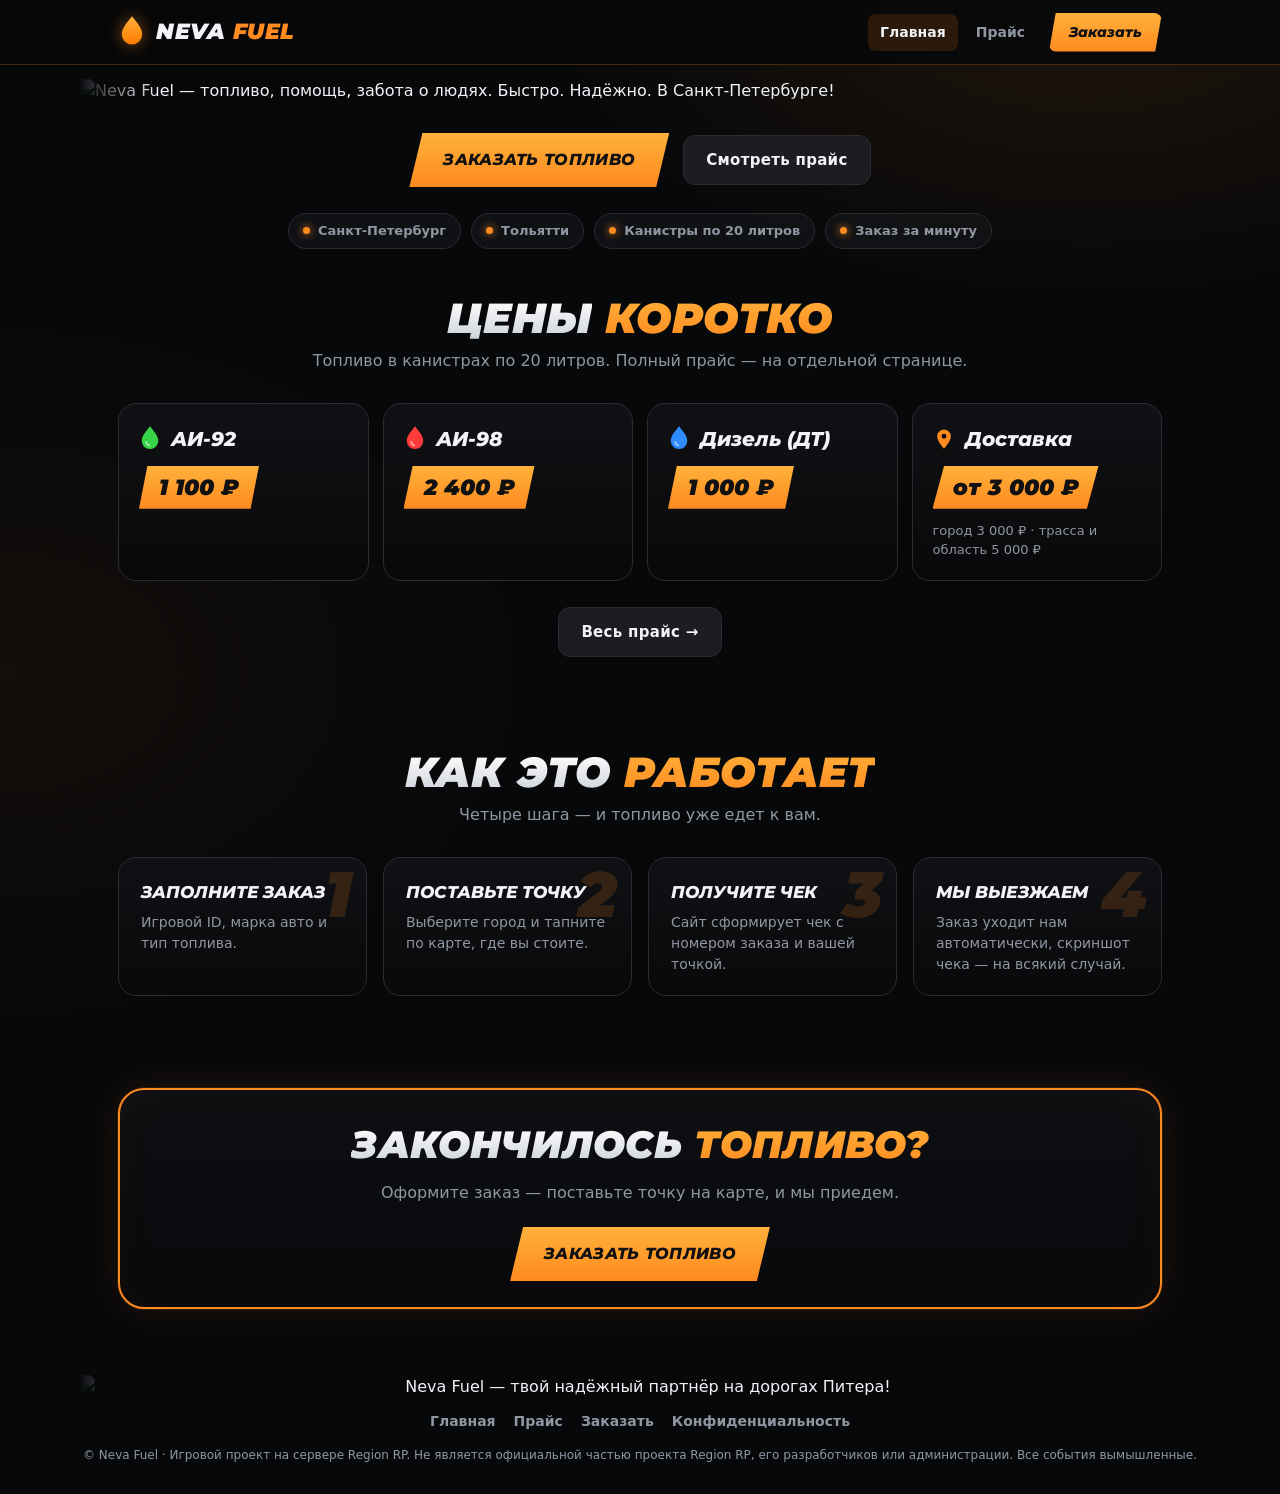
==== commit 3d577336: "Add files via upload" ====
--- a/index.html
+++ b/index.html
@@ -70,7 +70,7 @@
   <div class="wrap">
     <div class="sec-h rv"><h2 class="it"><span class="grad">Как это</span> <span class="org">работает</span></h2><p>Четыре шага — и топливо уже едет к вам.</p></div>
     <div class="steps">
-      <div class="step rv"><span class="n">1</span><h4>Заполните заказ</h4><p>Ник, марка авто и тип топлива.</p></div>
+      <div class="step rv"><span class="n">1</span><h4>Заполните заказ</h4><p>Игровой ID, марка авто и тип топлива.</p></div>
       <div class="step rv"><span class="n">2</span><h4>Поставьте точку</h4><p>Выберите город и тапните по карте, где вы стоите.</p></div>
       <div class="step rv"><span class="n">3</span><h4>Получите чек</h4><p>Сайт сформирует чек с номером заказа и вашей точкой.</p></div>
       <div class="step rv"><span class="n">4</span><h4>Мы выезжаем</h4><p>Заказ уходит нам автоматически, скриншот чека — на всякий случай.</p></div>
--- a/style.css
+++ b/style.css
@@ -42,7 +42,7 @@
     -webkit-mask-composite:source-in;
     mask-image:linear-gradient(to right,transparent,#000 7%,#000 93%,transparent),linear-gradient(#000 78%,transparent);
     mask-composite:intersect}
-  .hero-cta{display:flex;flex-wrap:wrap;gap:14px;justify-content:center;align-items:center;margin-top:-28px;position:relative}
+  .hero-cta{display:flex;flex-wrap:wrap;gap:14px;justify-content:center;align-items:center;margin-top:30px;position:relative}
   .chips{display:flex;flex-wrap:wrap;gap:10px;justify-content:center;margin:26px 0 0;position:relative}
   .chip{font-size:13px;font-weight:600;color:var(--muted);border:1px solid var(--line);background:rgba(20,22,26,.7);padding:7px 14px;border-radius:99px;display:flex;align-items:center;gap:8px}
   .chip i{width:7px;height:7px;border-radius:50%;background:var(--o1);box-shadow:0 0 8px var(--o1)}
@@ -187,7 +187,7 @@
     .tag{min-width:0;padding:6px 16px}
     .extra{gap:12px}.extra .p-ico{display:grid}.extra .p-ico svg{width:52px;height:52px}
     .na{margin-left:0}
-    .hero-cta{margin-top:-10px}
+    .hero-cta{margin-top:22px}
   }
 
 /* --- многостраничность --- */
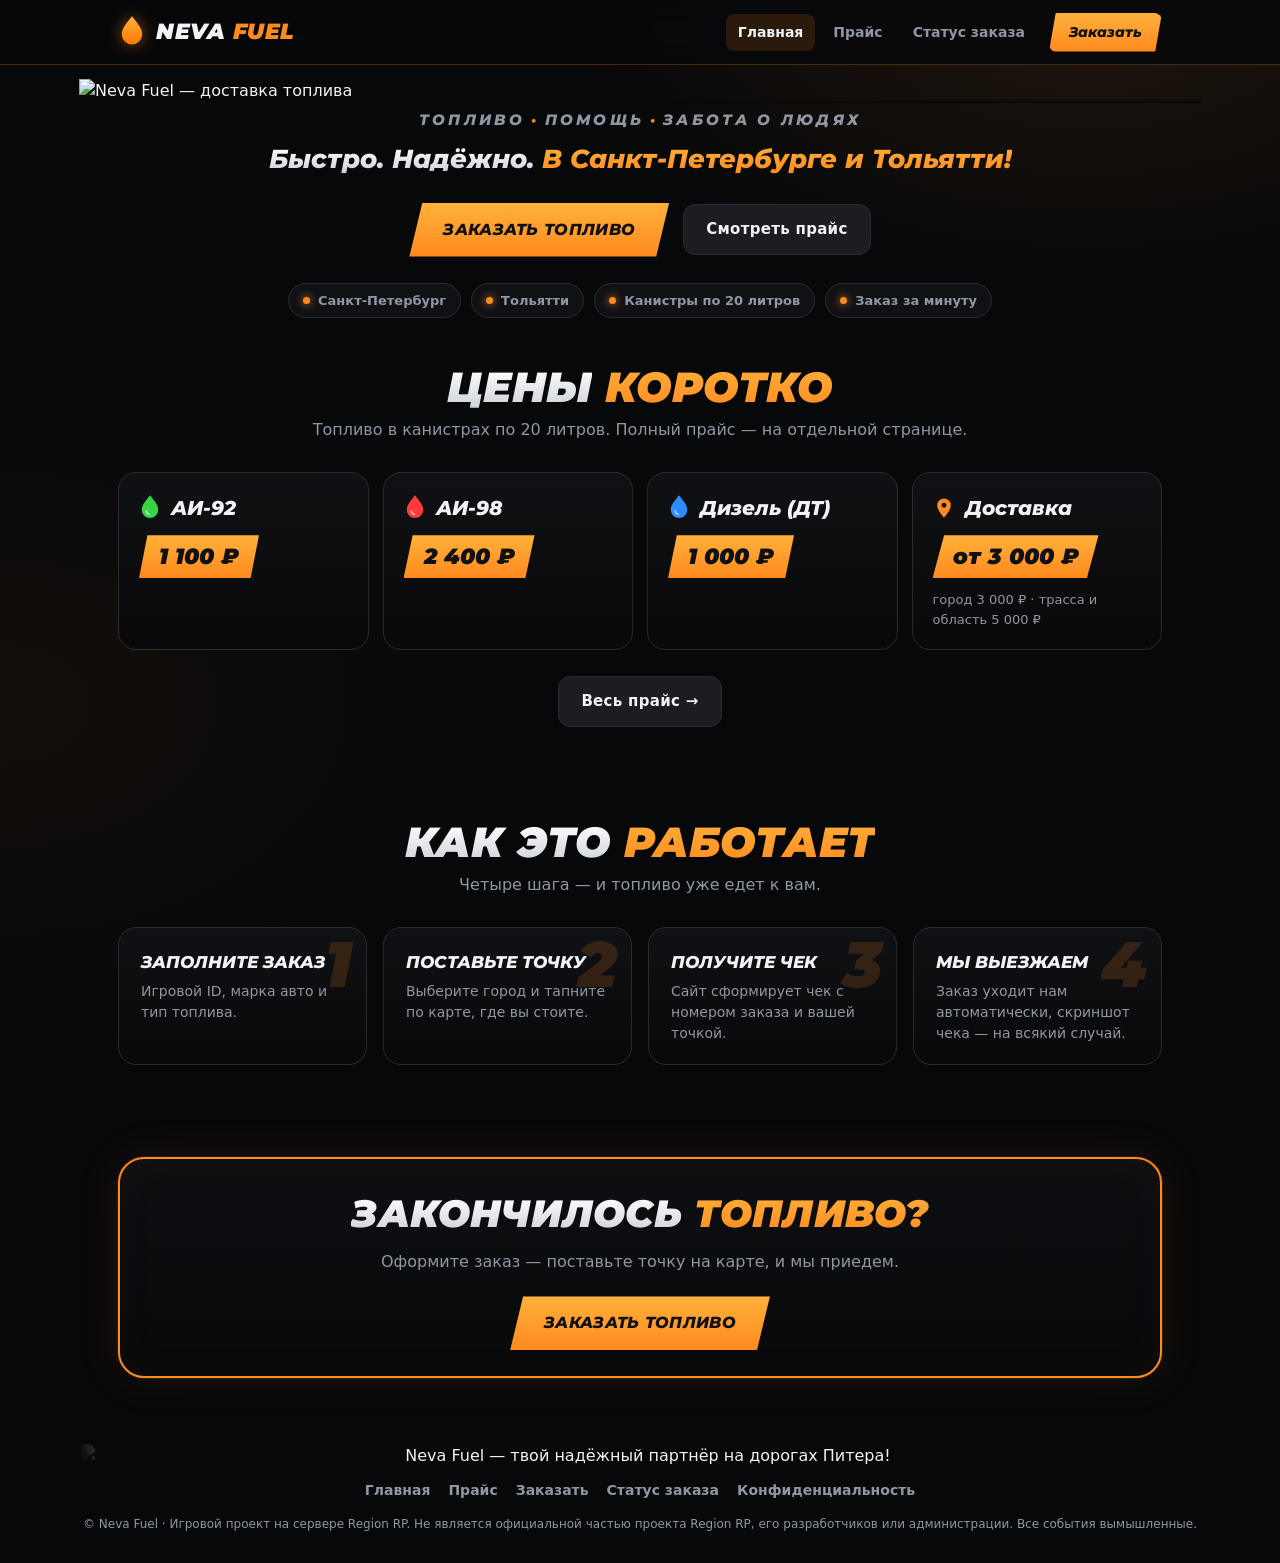
==== commit 0aa6c6c7: "Add files via upload" ====
--- a/index.html
+++ b/index.html
@@ -31,6 +31,7 @@
     <nav id="nav">
       <a href="index.html" data-p="index">Главная</a>
       <a href="prices.html" data-p="prices">Прайс</a>
+      <a href="track.html" data-p="track">Статус заказа</a>
       <a class="cta" href="order.html" data-p="order">Заказать</a>
     </nav>
   </div>
@@ -38,7 +39,11 @@
 
 <main>
 <div class="hero">
-  <img class="hero-img" src="img/hero.webp" alt="Neva Fuel — топливо, помощь, забота о людях. Быстро. Надёжно. В Санкт-Петербурге!">
+  <div class="hero-frame"><img class="hero-img" src="img/hero.webp" alt="Neva Fuel — доставка топлива"></div>
+  <div class="wrap hero-text">
+    <div class="hero-tagline">Топливо<b>•</b>Помощь<b>•</b>Забота о людях</div>
+    <div class="hero-sub"><span class="grad">Быстро. Надёжно.</span> <span class="org">В Санкт-Петербурге и Тольятти!</span></div>
+  </div>
   <div class="wrap">
     <div class="hero-cta">
       <a class="btn" href="order.html">Заказать топливо</a>
@@ -91,10 +96,12 @@
 
 <footer>
   <img class="foot-img" src="img/foot.webp" alt="Neva Fuel — твой надёжный партнёр на дорогах Питера!">
-  <div class="foot-nav"><a href="index.html">Главная</a><a href="prices.html">Прайс</a><a href="order.html">Заказать</a><a href="privacy.html">Конфиденциальность</a></div>
+  <div class="foot-nav"><a href="index.html">Главная</a><a href="prices.html">Прайс</a><a href="order.html">Заказать</a><a href="track.html">Статус заказа</a><a href="privacy.html">Конфиденциальность</a></div>
   <div class="copy">© Neva Fuel · Игровой проект на сервере Region RP. Не является официальной частью проекта Region RP, его разработчиков или администрации. Все события вымышленные.</div>
 </footer>
 
+<script src="config.js"></script>
+<script src="track.js"></script>
 <script src="site.js"></script>
 </body>
 </html>
--- a/style.css
+++ b/style.css
@@ -37,12 +37,14 @@
 
   /* hero */
   .hero{position:relative;padding-top:14px}
-  .hero-img{display:block;width:100%;max-width:1122px;margin:0 auto;height:auto;
-    -webkit-mask-image:linear-gradient(to right,transparent,#000 7%,#000 93%,transparent),linear-gradient(#000 78%,transparent);
-    -webkit-mask-composite:source-in;
-    mask-image:linear-gradient(to right,transparent,#000 7%,#000 93%,transparent),linear-gradient(#000 78%,transparent);
-    mask-composite:intersect}
-  .hero-cta{display:flex;flex-wrap:wrap;gap:14px;justify-content:center;align-items:center;margin-top:30px;position:relative}
+  .hero-frame{position:relative;max-width:1122px;margin:0 auto}
+  .hero-img{display:block;width:100%;height:auto}
+  .hero-frame::after{content:"";position:absolute;left:0;right:0;bottom:0;height:22%;background:linear-gradient(to bottom,transparent,var(--bg))}
+  .hero-text{text-align:center;margin-top:6px;position:relative}
+  .hero-tagline{font-family:var(--head);font-style:italic;font-weight:800;text-transform:uppercase;letter-spacing:.22em;font-size:clamp(11px,2.6vw,15px);color:var(--muted)}
+  .hero-tagline b{color:var(--o1);padding:0 .35em}
+  .hero-sub{font-family:var(--head);font-style:italic;font-weight:800;font-size:clamp(18px,4.2vw,26px);margin-top:8px}
+  .hero-cta{display:flex;flex-wrap:wrap;gap:14px;justify-content:center;align-items:center;margin-top:24px;position:relative}
   .chips{display:flex;flex-wrap:wrap;gap:10px;justify-content:center;margin:26px 0 0;position:relative}
   .chip{font-size:13px;font-weight:600;color:var(--muted);border:1px solid var(--line);background:rgba(20,22,26,.7);padding:7px 14px;border-radius:99px;display:flex;align-items:center;gap:8px}
   .chip i{width:7px;height:7px;border-radius:50%;background:var(--o1);box-shadow:0 0 8px var(--o1)}
@@ -234,5 +236,53 @@
 .legal li{margin-bottom:6px}
 .legal .note{border-left:3px solid var(--o1);background:rgba(255,138,31,.07);padding:12px 16px;border-radius:0 12px 12px 0;color:var(--text)}
 .legal .upd{color:var(--muted);font-size:13px;text-align:center;margin-top:18px}
+/* статусы */
+.stepper{list-style:none;display:flex;gap:6px;margin:14px 0}
+.stepper li{flex:1;text-align:center;position:relative;font-size:12px;color:var(--muted);font-weight:700;line-height:1.25}
+.stepper li i{position:relative;z-index:1;display:grid;place-items:center;width:32px;height:32px;margin:0 auto 6px;border-radius:50%;border:2px solid var(--line);background:#0c0d10;font-style:normal;font-family:var(--head);font-weight:900;font-size:14px}
+.stepper li::before{content:"";position:absolute;top:15px;right:50%;width:100%;height:2px;background:var(--line)}
+.stepper li:first-child::before{display:none}
+.stepper li.done i,.stepper li.active i{border-color:var(--o1)}
+.stepper li.done i{background:var(--o1);color:#111}
+.stepper li.active i{color:var(--o1);box-shadow:0 0 0 4px rgba(255,138,31,.22);animation:pulse 1.8s infinite}
+.stepper li.done::before,.stepper li.active::before{background:var(--o1)}
+.stepper li.done,.stepper li.active{color:var(--text)}
+.stepper.all-done li i{background:var(--ok);border-color:var(--ok)}
+.stepper.all-done li::before{background:var(--ok)}
+@keyframes pulse{50%{box-shadow:0 0 0 8px rgba(255,138,31,.05)}}
+.st-badge,.r-badge{display:inline-block;padding:6px 14px;border-radius:99px;font-weight:800;font-size:14px;white-space:nowrap}
+.st-badge.review{background:rgba(245,197,66,.16);color:#f5c542;border:1px solid rgba(245,197,66,.5)}
+.st-badge.work{background:rgba(59,130,246,.16);color:#7db1ff;border:1px solid rgba(59,130,246,.5)}
+.st-badge.done{background:rgba(34,197,94,.16);color:#4ade80;border:1px solid rgba(34,197,94,.5)}
+.t-head{display:flex;justify-content:space-between;align-items:center;gap:12px;flex-wrap:wrap}
+.t-title{font-family:var(--head);font-style:italic;font-weight:900;font-size:clamp(18px,4vw,24px)}
+.t-text{text-align:center;font-weight:600;margin:4px 0 16px}
+.t-info{display:grid;grid-template-columns:repeat(auto-fit,minmax(180px,1fr));gap:12px;margin-top:8px;border-top:1px solid var(--line);padding-top:16px}
+.t-info dt{font-size:12px;color:var(--muted);font-weight:700;text-transform:uppercase;letter-spacing:.06em}
+.t-info dd{font-weight:600;overflow-wrap:anywhere}
+.t-upd{text-align:center;color:var(--muted);font-size:13px;margin-top:14px}
+.t-upd a{color:var(--o1)}
+.t-msg{text-align:center;font-weight:600}
+.t-msg.bad{border-color:rgba(255,93,93,.6);color:#ffb3b3}
+.t-msg.wait{color:var(--muted)}
+.tform{display:flex;gap:12px;flex-wrap:wrap;align-items:flex-end}
+.tform>div{flex:1 1 240px}
+#tres,#aout{margin-top:18px}
+.a-btns{display:grid;grid-template-columns:repeat(auto-fit,minmax(180px,1fr));gap:10px;margin-top:20px}
+.a-btns .opt:disabled{opacity:.5;cursor:wait}
+.receipt .r-badge{margin:2px 0 4px;border:1px solid #999;color:#222;background:#eae6db}
+.receipt .r-badge.review{border-color:#c9a21e;background:#fbf0c8}
+.receipt .r-badge.work{border-color:#2f6fdc;background:#dbe8ff}
+.receipt .r-badge.done{border-color:#1e8a57;background:#d4f2e1}
+.receipt .stepper li{color:#555}
+.receipt .stepper li i{background:#f4f1ea;border-color:#aaa}
+.receipt .stepper li::before{background:#bbb}
+.receipt .stepper li.done,.receipt .stepper li.active{color:#111}
+.receipt .stepper li.done i{background:#e8650a;border-color:#e8650a;color:#fff}
+.receipt .stepper li.active i{color:#e8650a;border-color:#e8650a}
+.receipt .stepper li.done::before,.receipt .stepper li.active::before{background:#e8650a}
+.receipt .stepper.all-done li i{background:#1e8a57;border-color:#1e8a57}
+.receipt .stepper.all-done li::before{background:#1e8a57}
+.r-tlink{text-align:center;margin-top:8px;font-size:13px}.r-tlink a{color:#c0540a;font-weight:700}
 .legal .sec-h h1{font-size:clamp(20px,5.4vw,40px);line-height:1.15;overflow-wrap:anywhere}
 @media(max-width:760px){.legal .panel{padding:20px 16px}}
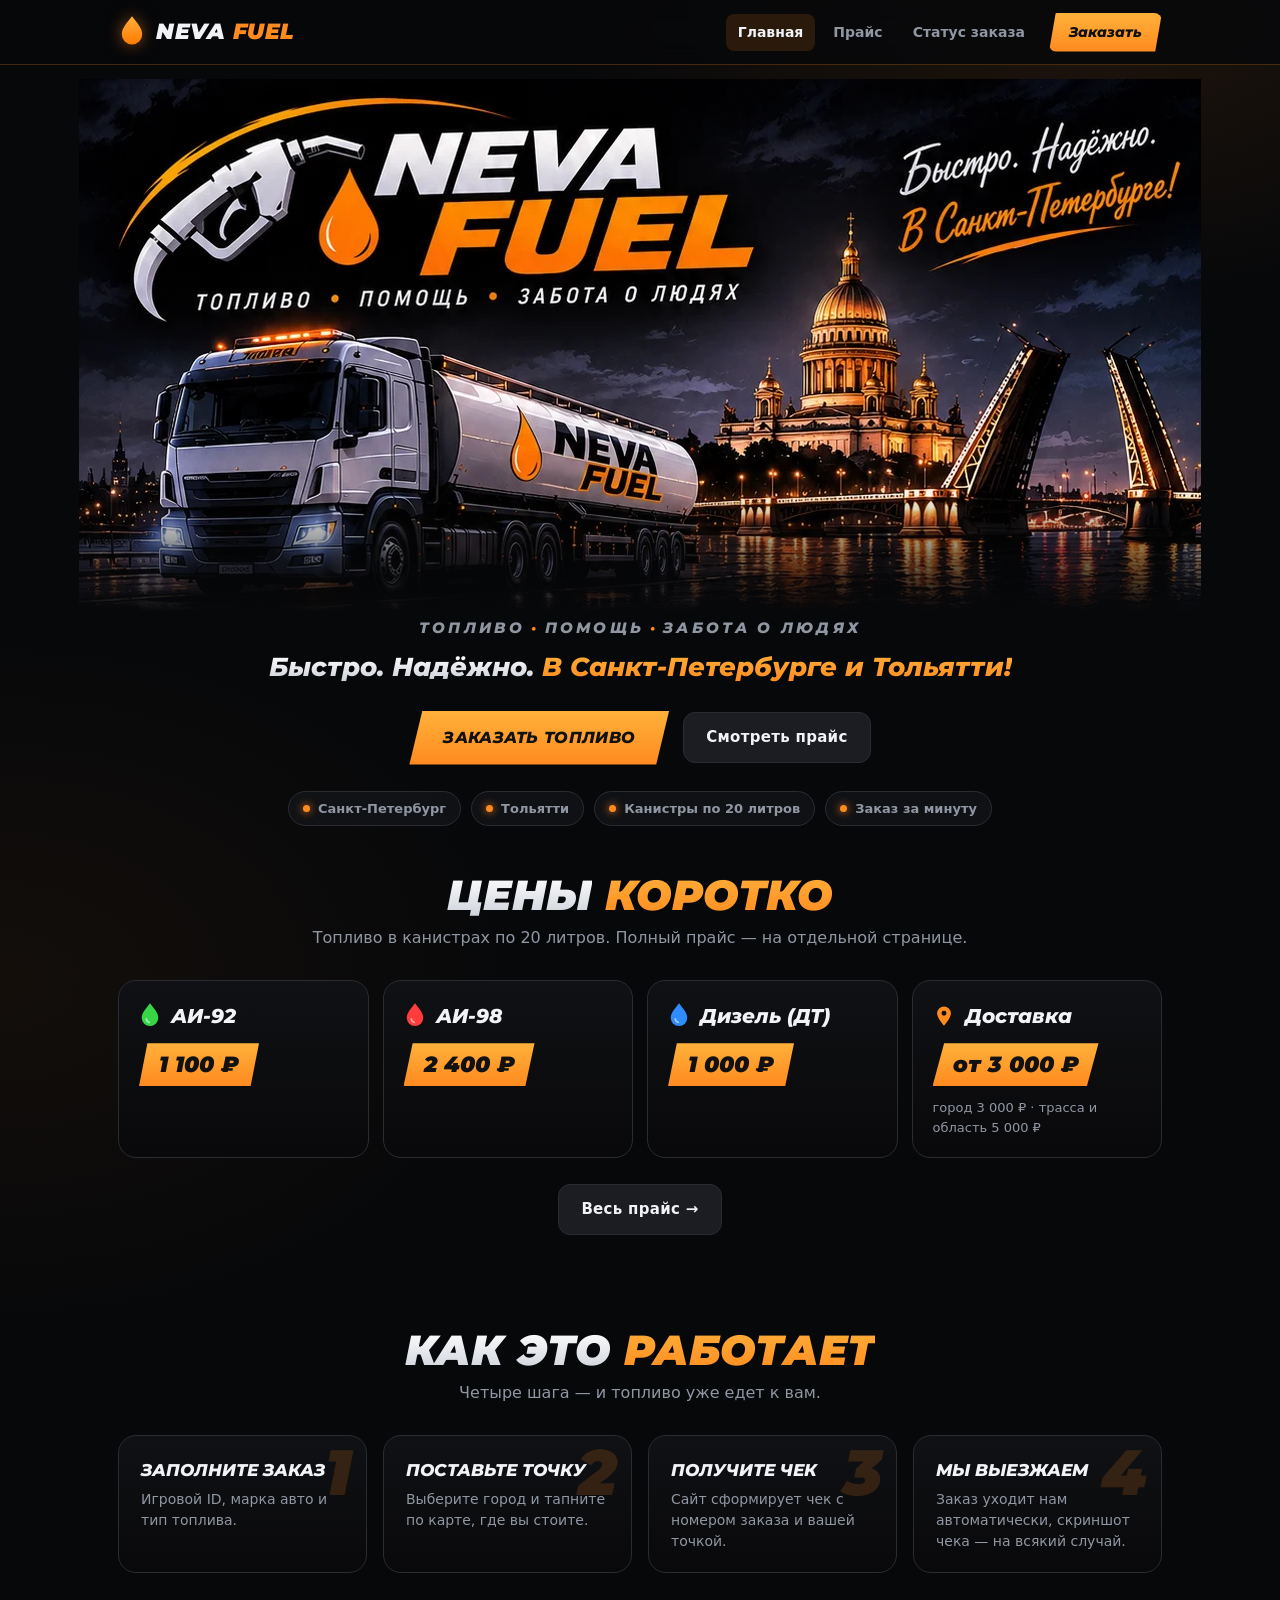
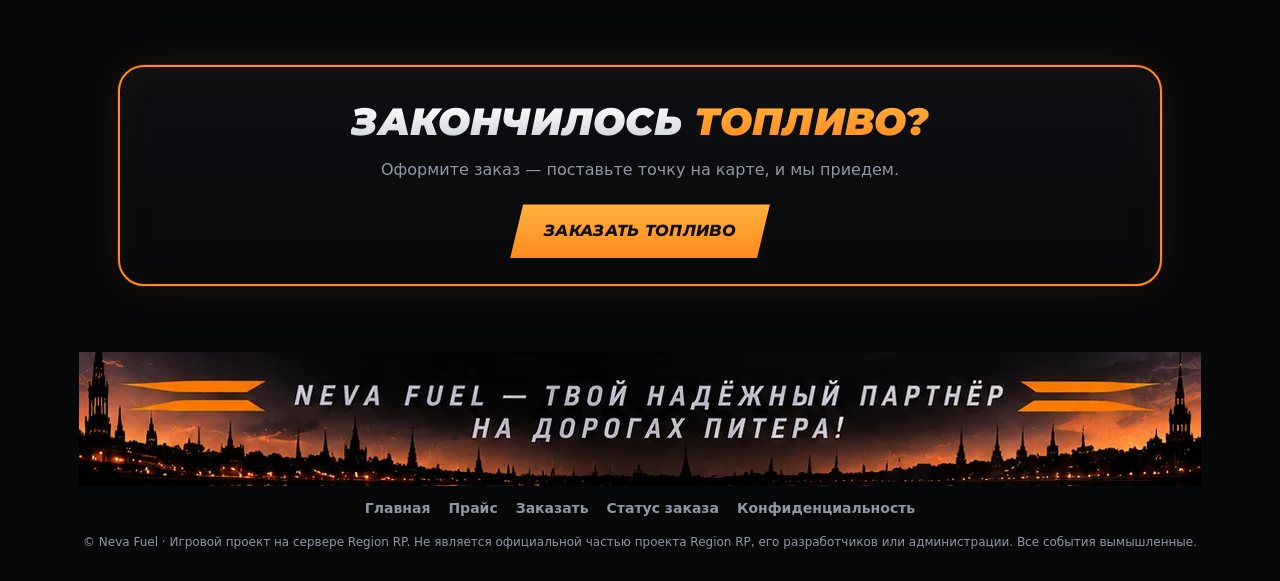
==== commit a9f947a6: "Add files via upload" ====
--- a/index.html
+++ b/index.html
@@ -39,7 +39,7 @@
 
 <main>
 <div class="hero">
-  <div class="hero-frame"><img class="hero-img" src="img/hero.webp" alt="Neva Fuel — доставка топлива"></div>
+  <div class="hero-frame"><div class="hero-img" role="img" aria-label="Neva Fuel — доставка топлива: топливо, помощь, забота о людях"></div></div>
   <div class="wrap hero-text">
     <div class="hero-tagline">Топливо<b>•</b>Помощь<b>•</b>Забота о людях</div>
     <div class="hero-sub"><span class="grad">Быстро. Надёжно.</span> <span class="org">В Санкт-Петербурге и Тольятти!</span></div>
@@ -95,7 +95,7 @@
 </main>
 
 <footer>
-  <img class="foot-img" src="img/foot.webp" alt="Neva Fuel — твой надёжный партнёр на дорогах Питера!">
+  <div class="foot-img" role="img" aria-label="Neva Fuel — твой надёжный партнёр на дорогах Питера!"></div>
   <div class="foot-nav"><a href="index.html">Главная</a><a href="prices.html">Прайс</a><a href="order.html">Заказать</a><a href="track.html">Статус заказа</a><a href="privacy.html">Конфиденциальность</a></div>
   <div class="copy">© Neva Fuel · Игровой проект на сервере Region RP. Не является официальной частью проекта Region RP, его разработчиков или администрации. Все события вымышленные.</div>
 </footer>
--- a/style.css
+++ b/style.css
@@ -286,3 +286,7 @@
 .r-tlink{text-align:center;margin-top:8px;font-size:13px}.r-tlink a{color:#c0540a;font-weight:700}
 .legal .sec-h h1{font-size:clamp(20px,5.4vw,40px);line-height:1.15;overflow-wrap:anywhere}
 @media(max-width:760px){.legal .panel{padding:20px 16px}}
+
+/* картинки встроены, внешних файлов не нужно */
+.hero-img{aspect-ratio:1122/532;background:url([data-uri]) center/100% 100% no-repeat}
+.foot-img{display:block;width:100%;max-width:1122px;margin:0 auto;aspect-ratio:1122/134;background:url([data-uri]) center/100% 100% no-repeat;-webkit-mask-image:none;mask-image:none}
